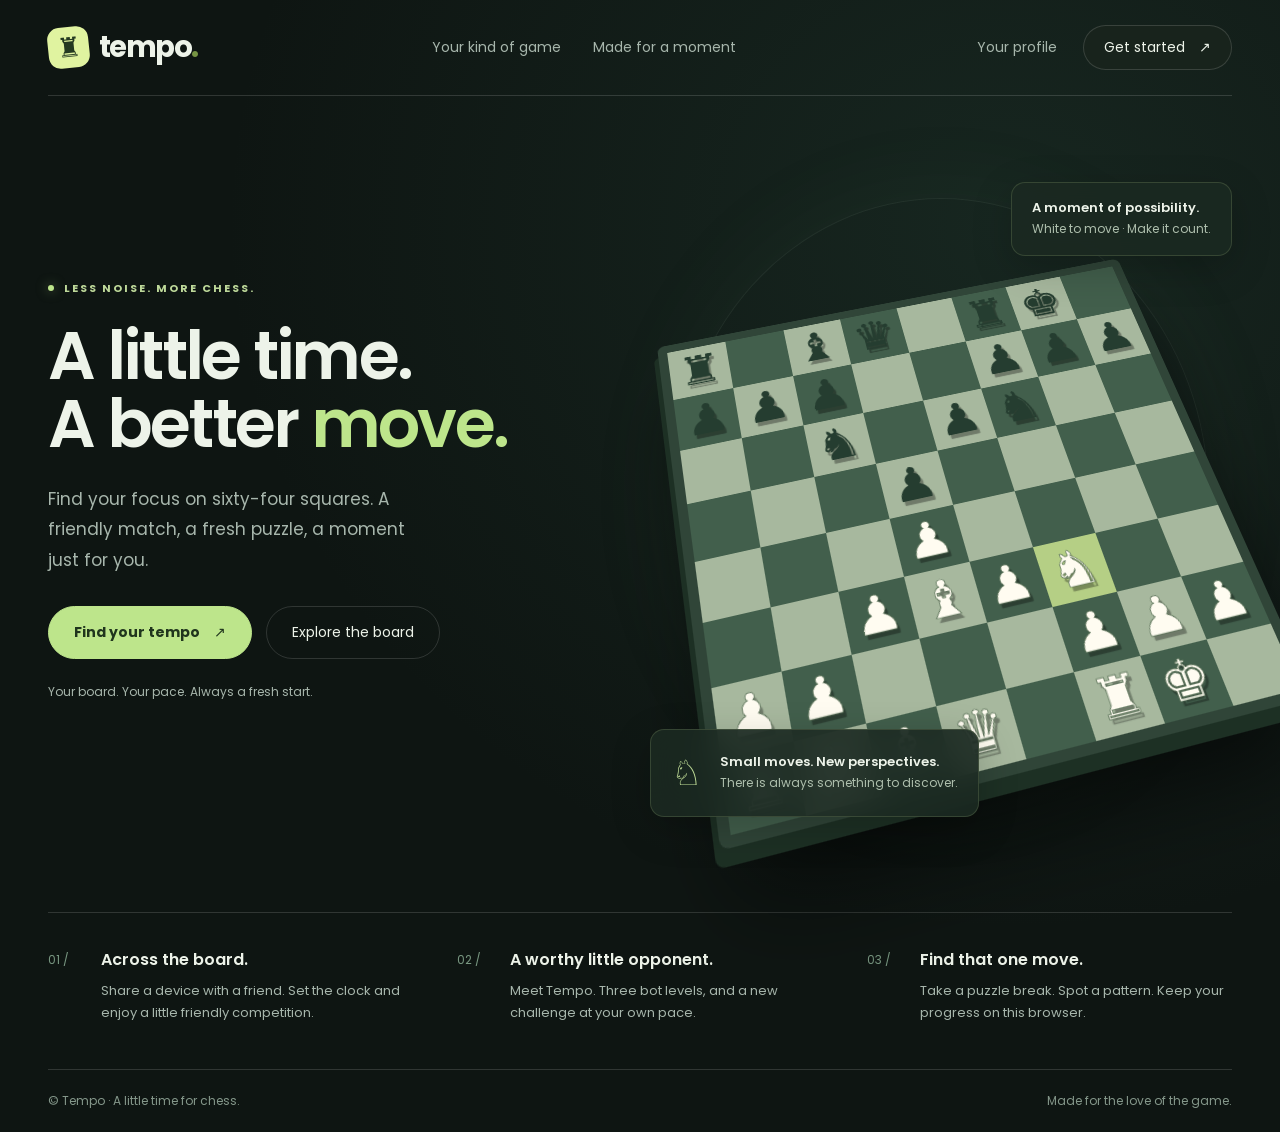
==== index.html @ 88d9b705 "Add landing page, dashboard and local profile CRUD" ====
<!doctype html>
<html lang="en">
  <head>
    <meta charset="UTF-8" />
    <meta name="viewport" content="width=device-width,initial-scale=1" />
    <meta name="theme-color" content="#111714" />
    <title>Tempo — Your little chess club</title>
    <link rel="icon" href="assets/favicon.svg" />
    <script src="js/helpers/theme.js"></script>
    <link rel="stylesheet" href="css/styles.css" />
    <link rel="stylesheet" href="css/site.css" />
    <link rel="stylesheet" href="css/learning.css" />
    <script src="js/helpers/profile.js" defer></script>
    <script src="js/helpers/preview-board.js" defer></script>
    <script src="js/core/engine.js" defer></script>
    <script src="js/helpers/game-data.js" defer></script>
    <script src="js/data/puzzle-data.js" defer></script>
    <script src="js/data/opening-data.js" defer></script>
    <script src="js/helpers/sound.js" defer></script>
    <script src="js/helpers/select-menu.js" defer></script>
    <script src="js/helpers/practice-data.js" defer></script>
    <script src="js/home.js" defer></script>
    <script src="js/profile-settings.js" defer></script>
    <link rel="stylesheet" href="css/study-tools.css" />
    <script src="js/helpers/preferences.js" defer></script>
  </head>
  <body class="checking-profile" data-profile-required="true">
    <aside class="app-rail">
      <a href="index.html" class="brand" aria-label="Tempo home"
        ><span class="brand-mark" aria-hidden="true">♜</span>tempo<span
          class="brand-period"
          >.</span
        ></a
      >
      <div>
        <p class="rail-label">YOUR CHESS SPACE</p>
        <nav class="rail-nav" aria-label="Main navigation">
          <a href="index.html" data-nav="home"
            ><span class="nav-symbol" aria-hidden="true">⌂</span>Home</a
          ><a href="play.html?mode=local" data-nav="play"
            ><span class="nav-symbol" aria-hidden="true">♙</span>Play</a
          ><a href="play.html?view=puzzles" data-nav="puzzles"
            ><span class="nav-symbol" aria-hidden="true">◇</span>Puzzles</a
          ><a href="play.html?mode=bot"
            ><span class="nav-symbol" aria-hidden="true">♞</span>Play a bot</a
          ><a href="openings.html" data-nav="openings"
            ><span class="nav-symbol" aria-hidden="true">♗</span>Openings</a
          ><a href="notebook.html" data-nav="notebook"
            ><span class="nav-symbol" aria-hidden="true">▤</span>Notebook</a
          ><a href="lessons.html" data-nav="lessons"
            ><span class="nav-symbol" aria-hidden="true">♙</span>Learn</a
          ><a href="statistics.html" data-nav="statistics"
            ><span class="nav-symbol" aria-hidden="true">▥</span>Progress</a
          >
        </nav>
      </div>
      <div class="rail-bottom">
        <div class="rail-profile">
          <span class="avatar" data-avatar>T</span>
          <div>
            <strong data-username>Player</strong
            ><small>Your little chess club</small>
          </div>
        </div>
        <button class="profile-switch" data-switch-profile>
          Switch profile ↗
        </button>
      </div>
    </aside>
    <div class="app-content">
      <header class="app-topbar">
        <span>A little time for chess.</span>
        <div class="topbar-right">
          <span class="topbar-name" data-username>Player</span
          ><button
            class="profile-switch topbar-profile-switch"
            style="display: none"
            data-switch-profile
          >
            Switch profile</button
          ><button
            class="round-button"
            data-theme-toggle
            aria-label="Switch color theme"
          >
            ☾
          </button>
        </div>
      </header>
      <main class="dashboard">
        <div class="dashboard-heading">
          <div>
            <div class="eyebrow">MAKE ROOM FOR A GOOD GAME</div>
            <h1>Hello, <span data-username>Player</span><span>.</span></h1>
            <p>Where will your next move take you?</p>
          </div>
          <span class="quiet-badge">✦ Your own little chess club</span>
        </div>
        <section class="resume-card" id="resume-card" hidden>
          <div>
            <div class="eyebrow">PICK UP WHERE YOU LEFT OFF</div>
            <h2>Your board is waiting.</h2>
            <p id="resume-detail"></p>
          </div>
          <a class="pill primary" href="play.html?resume=1">Continue game ↗</a>
        </section>
        <div class="home-grid">
          <section class="feature-card play-card">
            <div class="card-title-row">
              <div>
                <div class="eyebrow">SIXTY-FOUR POSSIBILITIES</div>
                <h2>Let's play.</h2>
              </div>
              <span class="card-icon" aria-hidden="true">♚</span>
            </div>
            <p>A friend across the table. A little friendly competition.</p>
            <div
              class="home-board mini-board"
              data-preview="start"
              aria-hidden="true"
            ></div>
            <div class="time-picker" role="group" aria-label="Time per player">
              <button data-time="60" aria-pressed="false">1 min</button
              ><button data-time="180" aria-pressed="false">3 min</button
              ><button data-time="300" aria-pressed="false">5 min</button
              ><button data-time="600" aria-pressed="true">10 min</button
              ><button data-time="1800" aria-pressed="false">30 min</button>
            </div>
            <a
              class="wide-cta primary"
              id="start-local"
              href="play.html?mode=local&time=600"
              >Play two-player <span aria-hidden="true">↗</span></a
            >
            <div class="play-choice-row">
              <a id="start-bot" href="play.html?mode=bot&time=600"
                >Play with Tempo ↗</a
              >
            </div>
          </section>
          <section class="feature-card puzzle-card">
            <div class="card-title-row">
              <div>
                <div class="eyebrow">A MOMENT TO DISCOVER</div>
                <h2>Find your next insight.</h2>
              </div>
              <span class="card-icon" aria-hidden="true">♞</span>
            </div>
            <p>
              One position. A complete idea.<br />Give your chess instincts a
              little exercise.
            </p>
            <div
              class="home-board mini-board"
              data-preview="puzzle"
              aria-hidden="true"
            ></div>
            <div class="card-bottom">
              <span>30 curated tactics</span
              ><span id="puzzle-count">0 / 30 solved</span>
            </div>
            <div
              class="progress-track"
              role="progressbar"
              aria-label="Puzzles solved"
              aria-valuemin="0"
              aria-valuemax="30"
              aria-valuenow="0"
            >
              <span id="puzzle-progress-bar" style="width: 0%"></span>
            </div>
            <a class="wide-cta secondary" href="play.html?view=puzzles"
              >Solve a puzzle <span aria-hidden="true">↗</span></a
            >
          </section>
        </div>
        <section class="feature-card opening-home">
          <div class="eyebrow">BEGIN WITH AN IDEA</div>
          <h2>Openings</h2>
          <p>
            Learn the first moves and the reason behind them. Then take a side
            and practice the line.
          </p>
          <div class="opening-preview-list">
            <a href="openings.html?opening=ruy-lopez">Ruy Lopez</a
            ><a href="openings.html?opening=italian">Italian Game</a
            ><a href="openings.html?opening=scotch">Scotch Game</a
            ><a href="openings.html?opening=sicilian">Sicilian Defense</a
            ><a href="openings.html?opening=french">French Defense</a
            ><a href="openings.html?opening=caro-kann">Caro-Kann</a
            ><a href="openings.html?opening=queens-gambit">Queen’s Gambit</a
            ><a href="openings.html?opening=kings-indian">King’s Indian</a
            ><a href="openings.html?opening=london">London System</a>
          </div>
          <div class="card-bottom">
            <span id="home-opening-progress">0 / 9 practiced</span
            ><a class="pill secondary" href="openings.html"
              >Explore openings ↗</a
            >
          </div>
        </section>
        <section class="feature-card study-hub">
          <div>
            <div class="eyebrow">A LITTLE PRACTICE, YOUR WAY</div>
            <h2>Keep learning.</h2>
            <p id="home-review-count">
              Your review queue is ready when you need it.
            </p>
          </div>
          <div class="study-links">
            <a class="pill secondary" href="lessons.html">Learn the basics</a
            ><a
              class="pill secondary"
              href="play.html?view=puzzles&amp;review=1"
              >Practice mistakes</a
            ><a class="pill secondary" href="notebook.html">Your notebook</a
            ><a class="pill secondary" href="statistics.html"
              >Practice progress</a
            >
          </div>
        </section>
        <div class="lower-grid">
          <section class="feature-card activity-card">
            <div class="eyebrow">LITTLE STEPS ADD UP</div>
            <h2>Your time at the board</h2>
            <div class="stat-row">
              <div>
                <strong id="solved-stat">0</strong><span>Puzzles solved</span>
              </div>
              <div>
                <strong id="games-stat">0</strong><span>Games completed</span>
              </div>
              <div>
                <strong id="practice-stat">0</strong
                ><span>Tactics practiced</span>
              </div>
            </div>
          </section>
          <section class="feature-card activity-card">
            <div class="eyebrow">YOUR LAST MOVES</div>
            <h2>Recently played</h2>
            <label class="field-label" for="recent-search"
              >Search game history</label
            ><input
              class="study-input"
              type="search"
              id="recent-search"
              placeholder="Opening, result or date"
            />
            <div class="history-filters">
              <div>
                <label class="field-label" for="recent-mode">Opponent</label
                ><select class="setup-select" id="recent-mode">
                  <option value="all">All games</option>
                  <option value="local">Same device</option>
                  <option value="bot">Tempo bot</option>
                </select>
              </div>
              <div>
                <label class="field-label" for="recent-result">Result</label
                ><select class="setup-select" id="recent-result">
                  <option value="all">All results</option>
                  <option value="w">White won</option>
                  <option value="b">Black won</option>
                  <option value="draw">Draw</option>
                </select>
              </div>
            </div>
            <p id="recent-empty">
              A fresh page. Finish a game and it will appear here.
            </p>
            <ul id="recent-list" class="recent-list"></ul>
          </section>
        </div>

        <details class="profile-manager">
          <summary>Manage profile</summary>
          <p>
            Change your display name. Your games and learning progress stay with
            this profile.
          </p>
          <form id="rename-profile-form">
            <label for="profile-name">Display name</label>
            <div class="profile-actions">
              <input
                id="profile-name"
                name="username"
                required
                minlength="2"
                maxlength="24"
                autocomplete="nickname"
              /><button class="pill secondary" type="submit">Save name</button
              ><button class="pill secondary" id="delete-profile" type="button">
                Delete profile
              </button>
            </div>
          </form>
          <p id="profile-status" role="status" aria-live="polite"></p>
        </details>
        <dialog
          id="delete-profile-dialog"
          class="profile-delete-dialog"
          aria-labelledby="delete-profile-title"
        >
          <h2 id="delete-profile-title">Delete this profile?</h2>
          <p id="delete-profile-description"></p>
          <p>
            This removes its saved game, results, puzzle and opening progress
            from this browser. This cannot be undone. Other profiles will stay.
          </p>
          <p id="delete-profile-error" role="alert"></p>
          <div class="dialog-actions">
            <button
              class="dialog-secondary"
              id="cancel-delete-profile"
              autofocus
            >
              Keep profile</button
            ><button class="dialog-primary" id="confirm-delete-profile">
              Delete permanently
            </button>
          </div>
        </dialog>
        <p class="home-note" id="storage-note">
          Progress is saved on this browser, for your profile. Clearing browser
          data removes it; it does not sync between devices.
        </p>
      </main>
    </div>
  </body>
</html>
---- css/styles.css ----
@font-face {
  font-family: Chess;
  src: url("../assets/chess.woff") format("woff");
  font-display: block;
}
:root {
  --page: #f5f6f7;
  --card: #fff;
  --ink: #252d32;
  --muted: #6f777d;
  --soft: #e7e9ea;
  --lime: #e0f3a0;
  --lime-strong: #cbe881;
  --light-square: #e4eae4;
  --dark-square: #718d89;
  --radius: 18px;
  --ease: cubic-bezier(0.22, 1, 0.36, 1);
  font-family: Poppins, sans-serif;
  font-size: 16px;
  color: var(--ink);
  background: var(--page);
  font-synthesis: none;
  -webkit-font-smoothing: antialiased;
}
* {
  box-sizing: border-box;
}
body {
  margin: 0;
}
button,
input,
a {
  -webkit-tap-highlight-color: transparent;
}
button {
  font: inherit;
  color: inherit;
  cursor: pointer;
}
button:disabled {
  cursor: default;
  opacity: 0.35;
}
button,
a,
input {
  outline-offset: 5px;
}
button:focus-visible,
a:focus-visible,
input:focus-visible {
  outline: 2px solid #436959;
}
button {
  border: 0;
  background: none;
}
button,
a {
  touch-action: manipulation;
}
button:not(.square) {
  transition:
    background 0.2s,
    color 0.2s,
    transform 0.2s var(--ease),
    box-shadow 0.2s;
}
button:not(:disabled):active {
  transform: translateY(1px);
}
.icon {
  width: 20px;
  height: 20px;
  fill: none;
  stroke: currentColor;
  stroke-width: 1.65;
  stroke-linecap: round;
  stroke-linejoin: round;
  flex-shrink: 0;
}
.icon-definitions {
  position: absolute;
  width: 0;
  height: 0;
  overflow: hidden;
}
.site-shell {
  max-width: 1184px;
  margin: auto;
  padding: 0 48px;
}
.site-header {
  height: 101px;
  display: flex;
  align-items: center;
  border-bottom: 1px solid #e1e4e6;
  gap: 30px;
}
.brand {
  display: inline-flex;
  align-items: center;
  text-decoration: none;
  color: var(--ink);
  font-size: 29px;
  font-weight: 700;
  letter-spacing: -1.6px;
  line-height: 1;
}
.brand-mark {
  font-family: Chess, "Segoe UI Symbol", serif;
  font-size: 27px;
  font-weight: 400;
  letter-spacing: 0;
  width: 41px;
  height: 41px;
  display: grid;
  place-items: center;
  background: var(--lime);
  border-radius: 12px;
  margin-right: 10px;
  transform: rotate(-6deg);
}
.brand-period {
  color: #769443;
}
.header-caption {
  font-size: 12px;
  letter-spacing: 2.1px;
  color: var(--muted);
  margin-left: 6px;
  font-weight: 600;
}
.help-button {
  margin-left: auto;
}
.icon-button {
  display: grid;
  place-items: center;
  width: 38px;
  height: 38px;
  border-radius: 50%;
  color: #687177;
}
.icon-button:hover {
  background: #e8ebed;
  color: var(--ink);
}
.workspace-heading {
  display: flex;
  justify-content: space-between;
  align-items: center;
  gap: 24px;
  margin: 37px 0 28px;
}
.eyebrow {
  font-size: 12px;
  letter-spacing: 2.15px;
  font-weight: 650;
  color: var(--muted);
  margin-bottom: 8px;
}
h1 {
  font-size: 32px;
  line-height: 1.2;
  letter-spacing: -1.3px;
  font-weight: 550;
  margin: 0;
}
h1 > span {
  color: #809951;
}
.mode-pill {
  display: flex;
  align-items: center;
  gap: 8px;
  font-size: 12px;
  font-weight: 500;
  white-space: nowrap;
  background: #fff;
  border: 1px solid #e3e6e7;
  border-radius: 40px;
  padding: 10px 13px;
  color: #59636a;
}
.mode-pill .icon {
  width: 16px;
  height: 16px;
}
.pill-divider {
  width: 1px;
  height: 12px;
  background: #dfe3e5;
  margin: 0 2px;
}
.casual-label {
  color: #818a8e;
}
.game-layout {
  display: grid;
  grid-template-columns: minmax(0, 650px) minmax(270px, 304px);
  gap: 44px;
  align-items: start;
}
.board-column {
  min-width: 0;
}
.player-row {
  display: flex;
  align-items: center;
  min-height: 66px;
  gap: 12px;
  padding: 0 0 15px 24px;
}
.player-row:last-of-type {
  padding: 14px 0 0 24px;
}
.player-avatar {
  width: 39px;
  height: 39px;
  display: grid;
  place-items: center;
  border-radius: 11px;
  background: #e9ecee;
  border: 1px solid #dde1e2;
  font-family: Chess, "Segoe UI Symbol", serif;
  font-size: 28px;
  line-height: 1;
}
.player-avatar.is-white {
  background: #fff;
  color: #37403d;
}
.player-avatar.is-black {
  background: #343e3f;
  color: #f1f2e9;
  border-color: #343e3f;
}
.player-name {
  font-size: 14px;
  font-weight: 600;
  display: flex;
  align-items: center;
  gap: 8px;
}
.player-description {
  font-size: 12px;
  color: #929a9e;
  margin-top: 4px;
}
.player-captures {
  display: flex;
  align-items: center;
  margin-left: 10px;
  flex: 1;
  min-width: 0;
  color: #55645e;
  font-size: 20px;
  font-family: Chess, serif;
  letter-spacing: -5px;
  overflow: hidden;
  padding-right: 7px;
}
.material-advantage {
  font:
    500 12px Poppins,
    sans-serif;
  letter-spacing: 0;
  margin-left: 10px;
  white-space: nowrap;
}
.player-badge {
  font-size: 12px;
  letter-spacing: 1px;
  padding: 6px 8px;
  border: 1px solid #c2d591;
  color: #5d7437;
  border-radius: 5px;
  margin-left: auto;
  white-space: nowrap;
}
.player-inactive {
  font-size: 12px;
  color: #8f989b;
  margin-left: auto;
}
.board-frame {
  position: relative;
  padding-left: 24px;
  padding-bottom: 24px;
}
.board {
  aspect-ratio: 1;
  position: relative;
  border-radius: 5px;
  overflow: hidden;
  isolation: isolate;
  box-shadow:
    0 14px 28px -18px #3b4c4a66,
    0 1px 2px #2c3b3a12;
  touch-action: none;
  user-select: none;
  -webkit-user-select: none;
  container-type: inline-size;
}
.square-layer {
  position: absolute;
  inset: 0;
  display: grid;
  grid-template-rows: repeat(8, 1fr);
}
.board-rank {
  display: grid;
  grid-template-columns: repeat(8, 1fr);
  min-height: 0;
}
.square {
  padding: 0;
  margin: 0;
  border-radius: 0;
  position: relative;
  min-width: 0;
  min-height: 0;
  display: block;
  outline-offset: -4px;
  background: var(--light-square);
  transition:
    background-color 0.22s,
    box-shadow 0.18s;
}
.square.dark {
  background: var(--dark-square);
}
.square::after {
  content: "";
  position: absolute;
  inset: 0;
  transition: background-color 0.2s;
  pointer-events: none;
}
.square:hover::after {
  background: #ffffff0c;
}
.square.last-move::after {
  background: #e2ee9450;
}
.square.selected::after {
  background: #d3ed9ea6;
  box-shadow: inset 0 0 0 2px #b0d37888;
}
.square.legal::before {
  content: "";
  position: absolute;
  z-index: 1;
  width: 23%;
  height: 23%;
  top: 38.5%;
  left: 38.5%;
  border-radius: 50%;
  background: #203b3933;
  animation: hint-in 0.18s var(--ease) both;
  pointer-events: none;
}
.square.legal.capture::before {
  width: auto;
  height: auto;
  inset: 5%;
  border: 5px solid #1d3a354b;
  background: transparent;
}
.square.check::after {
  background: radial-gradient(ellipse, #e86952c9, transparent 77%);
  animation: check-pulse 2.4s ease-in-out infinite;
}
.square.drop-target::after {
  box-shadow: inset 0 0 0 3px #ddf99b;
  background: #e1f49e55;
}
.square:focus-visible {
  outline: 3px solid #293d32;
  z-index: 4;
}
.piece-layer {
  position: absolute;
  inset: 0;
  pointer-events: none;
  z-index: 2;
}
.piece {
  width: 12.5%;
  height: 12.5%;
  position: absolute;
  top: 0;
  left: 0;
  display: grid;
  place-items: center;
  transition:
    transform 0.29s var(--ease),
    opacity 0.2s,
    filter 0.2s;
  will-change: transform;
  transform: translate(var(--x), var(--y));
  font-family: Chess, "Segoe UI Symbol", serif;
  font-size: 10.2cqw;
  font-weight: normal;
  line-height: 1;
  color: #273531;
  -webkit-text-stroke: 0.55px #182720;
  filter: drop-shadow(0 3px 1px #1e352a22);
}
.piece.white {
  color: #fcfdf8;
  -webkit-text-stroke: 1.05px #33453a;
  filter: drop-shadow(0 3px 1px #19392b26);
}
.piece.selected-piece {
  filter: drop-shadow(0 5px 3px #1e352a55);
  z-index: 5;
}
.piece.dragging {
  z-index: 20;
  transition: none;
  filter: drop-shadow(0 12px 4px #1c302a66);
  cursor: grabbing;
}
.piece.captured {
  opacity: 0;
  filter: blur(4px);
  transition:
    opacity 0.2s,
    filter 0.2s;
}
.piece.promoting {
  animation: promotion-in 0.35s var(--ease);
}
.rank-labels {
  position: absolute;
  top: 0;
  bottom: 24px;
  left: 0;
  width: 24px;
  display: grid;
  grid-template-rows: repeat(8, 1fr);
  font-size: 12px;
  color: #889393;
  font-weight: 500;
}
.rank-labels span {
  display: flex;
  align-items: center;
}
.file-labels {
  position: absolute;
  bottom: 0;
  left: 24px;
  right: 0;
  height: 24px;
  display: grid;
  grid-template-columns: repeat(8, 1fr);
  font-size: 12px;
  color: #889393;
  font-weight: 500;
}
.file-labels span {
  display: grid;
  place-items: end center;
  padding-bottom: 1px;
}
.board-caption {
  display: flex;
  align-items: center;
  gap: 7px;
  margin: 24px 0 0 24px;
  font-size: 12px;
  color: #899196;
}
.small-board-icon {
  font-size: 13px;
}
.caption-right {
  margin-left: auto;
  font-size: 12px;
  color: #90999d;
}
.game-sidebar {
  padding-top: 1px;
}
.match-card {
  background: var(--card);
  border: 1px solid #e0e5e5;
  border-radius: var(--radius);
  overflow: hidden;
  box-shadow: 0 4px 10px -8px #122e2920;
}
.status-section {
  padding: 22px 21px;
  border-bottom: 1px solid #e9eded;
}
.section-kicker {
  font-size: 12px;
  font-weight: 650;
  letter-spacing: 1.6px;
  display: flex;
  align-items: center;
  gap: 7px;
  color: #727f7a;
}
.live-dot {
  width: 5px;
  height: 5px;
  background: #88a858;
  border-radius: 50%;
}
.live-dot.ended {
  background: #9c8d77;
}
.turn-counter {
  margin-left: auto;
  font-size: 12px;
  letter-spacing: 1px;
  color: #97a09c;
}
.status-line {
  display: flex;
  align-items: center;
  gap: 12px;
  margin-top: 18px;
}
.turn-symbol {
  width: 44px;
  height: 46px;
  background: #eef3e7;
  border-radius: 12px;
  display: grid;
  place-items: center;
  font-family: Chess, "Segoe UI Symbol", serif;
  font-size: 30px;
  color: #536143;
  flex-shrink: 0;
}
.status-line h2 {
  font-size: 19px;
  font-weight: 600;
  line-height: 1.25;
  letter-spacing: -0.45px;
  margin: 0;
}
.status-line p {
  font-size: 12px;
  line-height: 1.7;
  color: #8a928e;
  margin: 5px 0 0;
  max-width: 184px;
}
.history-header {
  display: flex;
  justify-content: space-between;
  align-items: center;
  padding: 22px 21px 17px;
}
.history-header h3 {
  font-size: 12px;
  font-weight: 600;
  margin: 0;
}
.history-header > span {
  font-size: 12px;
  color: #8d9792;
  background: #f3f5f3;
  border-radius: 5px;
  padding: 4px 6px;
}
.history-headings {
  display: grid;
  grid-template-columns: 36px 1fr 1fr;
  padding: 0 22px 10px;
  color: #96a09a;
  font-size: 12px;
  letter-spacing: 1.3px;
  border-bottom: 1px solid #eef0ee;
}
.history-scroll {
  height: 233px;
  overflow-y: auto;
  scrollbar-width: thin;
  scrollbar-color: #d7dfd6 transparent;
  overscroll-behavior: contain;
}
.history-empty {
  height: 100%;
  display: flex;
  flex-direction: column;
  align-items: center;
  justify-content: center;
  color: #9aa39d;
  padding-bottom: 8px;
}
.empty-symbol {
  font-family: Chess, serif;
  font-size: 44px;
  color: #bac5b8;
  margin-bottom: 5px;
}
.history-empty p {
  font-size: 13px;
  margin: 4px 0 7px;
  color: #6e7b70;
  font-weight: 500;
}
.history-empty > span:last-child {
  font-size: 12px;
  color: #99a29b;
}
.history-empty[hidden] {
  display: none;
}
.move-list {
  list-style: none;
  margin: 0;
  padding: 8px 12px;
}
.move-list:empty {
  padding: 0;
}
.move-row {
  display: grid;
  grid-template-columns: 36px 1fr 1fr;
  align-items: center;
  font-size: 13px;
  min-height: 36px;
  border-radius: 5px;
  padding: 0 10px;
  animation: row-in 0.25s var(--ease);
}
.move-row:nth-child(even) {
  background: #f7f8f6;
}
.move-number {
  color: #9aa29b;
  font-size: 12px;
}
.move-notation {
  font-variant-numeric: tabular-nums;
  font-weight: 500;
  align-self: stretch;
  display: flex;
  align-items: center;
  border-radius: 4px;
  padding: 0 7px;
  margin: 3px 6px 3px -7px;
}
.move-notation.latest {
  background: #e8f3cf;
  color: #415b1f;
}
.board-tools {
  display: grid;
  grid-template-columns: 1fr 1px 1fr;
  gap: 10px;
  align-items: center;
  border-top: 1px solid #e9eded;
  padding: 14px 13px;
}
.board-tools > span {
  height: 17px;
  background: #e4e8e4;
}
.utility-button {
  display: flex;
  align-items: center;
  justify-content: center;
  gap: 7px;
  padding: 7px 0;
  border-radius: 6px;
  font-size: 12px;
  color: #68726d;
}
.utility-button .icon {
  width: 15px;
  height: 15px;
}
.utility-button:hover:not(:disabled) {
  background: #f0f4eb;
  color: #354c2a;
}
.new-game-button {
  background: var(--lime);
  border: 1px solid #d5e797;
  width: 100%;
  height: 48px;
  border-radius: 12px;
  margin-top: 15px;
  padding: 0 19px;
  display: flex;
  align-items: center;
  justify-content: space-between;
  font-size: 13px;
  font-weight: 600;
  box-shadow: 0 3px 0 #c4d39436;
}
.new-game-button:hover {
  background: var(--lime-strong);
  box-shadow: 0 5px 14px #9aaf5b2b;
  transform: translateY(-1px);
}
.new-game-button .icon {
  width: 17px;
  height: 17px;
}
.preferences {
  padding: 7px 3px 0;
}
.preference-row {
  display: flex;
  align-items: center;
  justify-content: space-between;
  padding: 17px 0;
  gap: 12px;
}
.preference-title {
  font-size: 12px;
  font-weight: 500;
  display: flex;
  align-items: center;
  gap: 8px;
}
.preference-detail {
  display: block;
  font-size: 12px;
  color: #97a099;
  margin-top: 5px;
}
.preference-row:first-child {
  border-bottom: 1px solid #e2e7e0;
}
.switch {
  appearance: none;
  -webkit-appearance: none;
  width: 31px;
  height: 18px;
  flex-shrink: 0;
  border-radius: 20px;
  background: #d1d8d0;
  position: relative;
  transition: background 0.2s;
  cursor: pointer;
  margin: 0;
}
.switch::before {
  content: "";
  position: absolute;
  top: 3px;
  left: 3px;
  width: 12px;
  height: 12px;
  background: white;
  border-radius: 50%;
  box-shadow: 0 1px 2px #0002;
  transition: transform 0.2s var(--ease);
}
.switch:checked {
  background: #66834e;
}
.switch:checked::before {
  transform: translateX(13px);
}
.sound-row {
  padding-top: 15px;
  padding-bottom: 12px;
  color: #808a82;
}
.sound-row .icon {
  width: 15px;
  height: 15px;
}
.sound-toggle {
  font-size: 12px;
  padding: 4px 8px;
  background: #e9ede6;
  border-radius: 5px;
  color: #7e8980;
}
.sound-toggle[aria-pressed="true"] {
  background: #e0efc8;
  color: #4f6638;
}
.end-game-actions {
  display: flex;
  justify-content: center;
  gap: 18px;
  margin-top: 10px;
}
.end-game-actions button {
  font-size: 12px;
  color: #8b958d;
  display: flex;
  align-items: center;
  gap: 5px;
  padding: 4px 0;
}
.end-game-actions button:hover:not(:disabled) {
  color: #334c31;
}
.end-game-actions .icon {
  width: 12px;
  height: 12px;
}
.sidebar-note {
  text-align: center;
  font-size: 12px;
  line-height: 1.8;
  color: #a0a7a1;
  margin: 22px 0 0;
}
.site-footer {
  display: flex;
  justify-content: space-between;
  align-items: center;
  margin: 41px 0 24px;
  padding-top: 20px;
  border-top: 1px solid #e2e6e4;
  font-size: 12px;
  letter-spacing: 1.5px;
  color: #8c9690;
}
.site-footer button {
  display: flex;
  gap: 5px;
  align-items: center;
  font-size: 12px;
  color: #748176;
  letter-spacing: 0;
}
.site-footer .icon {
  width: 13px;
  height: 13px;
}
.game-dialog {
  background: #fff;
  border: none;
  border-radius: 22px;
  box-shadow: 0 24px 100px #162a2240;
  max-width: min(440px, calc(100vw - 32px));
  width: 440px;
  padding: 38px;
  color: var(--ink);
  overflow: visible;
}
.game-dialog[open] {
  animation: dialog-in 0.27s var(--ease);
}
.game-dialog::backdrop {
  background: #15292066;
  backdrop-filter: blur(5px);
}
.dialog-close {
  position: absolute;
  right: 12px;
  top: 12px;
  width: 30px;
  height: 30px;
}
.dialog-close .icon {
  width: 17px;
  height: 17px;
}
.dialog-eyebrow {
  font-size: 12px;
  font-weight: 650;
  letter-spacing: 1.6px;
  color: #859574;
  margin-bottom: 12px;
}
.game-dialog h2 {
  font-size: 28px;
  letter-spacing: -0.8px;
  font-weight: 550;
  margin: 0 0 14px;
}
.game-dialog p {
  font-size: 14px;
  line-height: 1.75;
  color: #748076;
  margin: 0 0 18px;
}
.dialog-actions {
  display: flex;
  gap: 10px;
  margin-top: 23px;
}
.dialog-primary,
.dialog-secondary {
  padding: 13px 17px;
  border-radius: 10px;
  font-size: 13px;
  font-weight: 550;
}
.dialog-primary {
  background: var(--lime);
  flex: 1;
}
.dialog-primary:hover {
  background: var(--lime-strong);
}
.dialog-secondary {
  border: 1px solid #dce3d8;
  flex: 1;
}
.dialog-secondary:hover {
  background: #f2f5ef;
}
.promotion-options {
  display: grid;
  grid-template-columns: repeat(4, 1fr);
  gap: 8px;
  margin-top: 25px;
}
.promotion-option {
  border: 1px solid #dce5d6;
  border-radius: 12px;
  padding: 13px 0 10px;
  background: #f2f6ef;
}
.promotion-option:hover {
  background: var(--lime);
  transform: translateY(-3px);
}
.promotion-option .promotion-icon {
  font-family: Chess, serif;
  font-size: 42px;
  display: block;
  line-height: 1.15;
}
.promotion-option .promotion-label {
  font-size: 12px;
  color: #77836e;
  display: block;
  margin-top: 8px;
}
.rules-list {
  padding: 0;
  margin: 18px 0 0;
  list-style: none;
  display: grid;
  gap: 17px;
}
.rules-list li {
  font-size: 13px;
  line-height: 1.65;
  color: #7a847c;
  padding-left: 25px;
  position: relative;
}
.rules-list strong {
  color: #334834;
  font-weight: 600;
}
.rules-list li::before {
  content: "↳";
  position: absolute;
  left: 0;
  color: #719250;
}
.toast {
  position: fixed;
  bottom: 28px;
  left: 50%;
  transform: translate(-50%, 15px);
  opacity: 0;
  pointer-events: none;
  padding: 13px 19px;
  border-radius: 12px;
  background: #2a3c30;
  color: #f6faee;
  font-size: 13px;
  max-width: calc(100vw - 30px);
  box-shadow: 0 10px 30px #13231930;
  transition:
    transform 0.25s,
    opacity 0.25s;
  z-index: 50;
}
.toast.visible {
  transform: translate(-50%, 0);
  opacity: 1;
}
.result-icon {
  font-family: Chess, serif;
  font-size: 57px;
  color: #6a874b;
  background: #eef5e1;
  width: 86px;
  height: 86px;
  border-radius: 22px;
  display: grid;
  place-items: center;
  margin-bottom: 22px;
}
@keyframes hint-in {
  from {
    opacity: 0;
    scale: 0.5;
  }
  to {
    opacity: 1;
    scale: 1;
  }
}
@keyframes row-in {
  from {
    opacity: 0;
    translate: 0 6px;
  }
  to {
    opacity: 1;
    translate: 0 0;
  }
}
@keyframes dialog-in {
  from {
    opacity: 0;
    transform: translateY(15px) scale(0.98);
  }
  to {
    opacity: 1;
    transform: translateY(0) scale(1);
  }
}
@keyframes check-pulse {
  50% {
    opacity: 0.6;
  }
}
@keyframes promotion-in {
  0% {
    scale: 0.8;
    filter: brightness(1.7);
  }
  100% {
    scale: 1;
  }
}
@keyframes arrive {
  from {
    opacity: 0;
    translate: 0 10px;
  }
  to {
    opacity: 1;
    translate: 0 0;
  }
}
.board-column,
.game-sidebar {
  animation: arrive 0.65s var(--ease) both;
}
.game-sidebar {
  animation-delay: 0.09s;
}
@media (min-width: 1450px) {
  .site-shell {
    max-width: 1280px;
  }
  .game-layout {
    grid-template-columns: minmax(0, 680px) 320px;
    gap: 64px;
    justify-content: center;
  }
  .workspace-heading {
    margin-top: 44px;
  }
  .history-scroll {
    height: 280px;
  }
  .status-line h2 {
    font-size: 21px;
  }
}
@media (max-width: 1000px) {
  .site-shell {
    padding: 0 30px;
  }
  .game-layout {
    gap: 25px;
    grid-template-columns: minmax(0, 1fr) 265px;
  }
  .site-header {
    height: 84px;
  }
  .workspace-heading {
    margin-top: 29px;
  }
  .history-scroll {
    height: 180px;
  }
  .status-section {
    padding: 20px 17px;
  }
  .status-line {
    gap: 9px;
  }
  .status-line h2 {
    font-size: 18px;
  }
  .status-line p {
    font-size: 12px;
  }
  .turn-symbol {
    width: 37px;
    height: 41px;
    font-size: 27px;
  }
  .history-header {
    padding-left: 17px;
    padding-right: 17px;
  }
  .sidebar-note {
    display: none;
  }
  .caption-right {
    display: none;
  }
  .site-footer {
    margin-top: 32px;
  }
}
@media (max-width: 740px) {
  .site-shell {
    max-width: 580px;
    padding: 0 20px;
  }
  .site-header {
    height: 80px;
    gap: 15px;
  }
  .brand {
    font-size: 26px;
  }
  .brand-mark {
    width: 36px;
    height: 36px;
    font-size: 25px;
  }
  .header-caption {
    font-size: 12px;
    letter-spacing: 1.3px;
    margin-left: 0;
  }
  .workspace-heading {
    margin: 27px 0 20px;
    gap: 12px;
  }
  .eyebrow {
    font-size: 12px;
    letter-spacing: 1.7px;
  }
  h1 {
    font-size: 27px;
  }
  .mode-pill {
    font-size: 12px;
    gap: 5px;
    padding: 9px 10px;
  }
  .casual-label,
  .pill-divider {
    display: none;
  }
  .game-layout {
    grid-template-columns: minmax(0, 1fr);
    gap: 29px;
  }
  .player-row {
    min-height: 59px;
  }
  .player-row:last-of-type {
    min-height: 55px;
  }
  .player-avatar {
    width: 34px;
    height: 34px;
    font-size: 24px;
  }
  .board-caption {
    margin-top: 18px;
  }
  .caption-right {
    display: block;
  }
  .game-sidebar {
    display: grid;
    grid-template-columns: 1fr 1fr;
    gap: 0 18px;
  }
  .match-card {
    grid-column: 1/-1;
  }
  .status-section {
    padding: 18px 20px;
  }
  .section-kicker {
    font-size: 12px;
  }
  .status-line {
    margin-top: 13px;
  }
  .status-line h2 {
    font-size: 20px;
  }
  .status-line p {
    font-size: 12px;
    max-width: 100%;
  }
  .turn-symbol {
    height: 42px;
    width: 43px;
    font-size: 30px;
  }
  .history-scroll {
    height: 154px;
  }
  .history-empty {
    padding: 5px 0;
  }
  .empty-symbol {
    font-size: 33px;
  }
  .history-header {
    padding: 17px 20px 12px;
  }
  .history-headings {
    font-size: 12px;
    grid-template-columns: 40px 1fr 1fr;
  }
  .move-row {
    grid-template-columns: 40px 1fr 1fr;
  }
  .board-tools {
    padding: 9px 13px;
  }
  .utility-button {
    font-size: 12px;
  }
  .new-game-button {
    grid-column: 1/-1;
    margin-top: 14px;
  }
  .preferences {
    grid-column: 1/-1;
    display: grid;
    grid-template-columns: 1fr 1fr;
    gap: 20px;
  }
  .preference-row:first-child {
    border-bottom: none;
  }
  .sound-row {
    padding: 17px 0 17px 20px;
    border-left: 1px solid #dfe6dc;
  }
  .end-game-actions {
    grid-column: 1/-1;
    margin-top: 2px;
    gap: 28px;
  }
  .end-game-actions button {
    font-size: 12px;
  }
  .sidebar-note {
    display: none;
  }
  .site-footer {
    margin: 27px 0 20px;
    font-size: 12px;
    letter-spacing: 1px;
  }
  .site-footer button {
    font-size: 12px;
  }
  .game-dialog {
    padding: 33px 25px;
  }
  .player-captures {
    font-size: 18px;
    margin-left: 0;
    letter-spacing: -4px;
  }
}
@media (max-width: 400px) {
  .site-shell {
    padding: 0 13px;
  }
  .header-caption {
    font-size: 12px;
    letter-spacing: 1px;
  }
  .brand {
    font-size: 25px;
  }
  .workspace-heading {
    gap: 6px;
  }
  .mode-pill {
    font-size: 12px;
    padding: 8px;
  }
  .mode-pill .icon {
    width: 13px;
    height: 13px;
  }
  h1 {
    font-size: 25px;
  }
  .caption-right {
    display: none;
  }
  .player-badge {
    font-size: 12px;
    padding: 5px 6px;
  }
  .player-description {
    font-size: 12px;
  }
  .preference-detail {
    font-size: 12px;
  }
}
@media (prefers-reduced-motion: reduce) {
  *,
  *::before,
  *::after {
    animation-duration: 0.01ms !important;
    animation-iteration-count: 1 !important;
    transition-duration: 0.01ms !important;
    scroll-behavior: auto !important;
  }
}

/* Readable controls, compact play area, and short-viewport support. */
.utility-button,
.new-game-button,
.preference-title,
.history-header h3,
.player-name {
  font-size: 14px;
}
.move-row {
  font-size: 14px;
}
.status-line p {
  font-size: 12px;
}
.status-line {
  align-items: flex-start;
}
.player-description {
  font-size: 12px;
}
.player-row:last-of-type {
  padding-top: 14px;
}
.board-caption {
  font-size: 12px;
  flex-wrap: wrap;
  row-gap: 6px;
}
.caption-right {
  font-size: 12px;
}
.end-game-actions button {
  font-size: 12px;
}
.site-footer {
  font-size: 12px;
  letter-spacing: 1px;
}
.site-footer button {
  font-size: 12px;
}
.history-headings {
  font-size: 12px;
  letter-spacing: 1px;
}
.section-kicker,
.turn-counter {
  font-size: 12px;
  letter-spacing: 1px;
}
.player-badge {
  font-size: 12px;
  letter-spacing: 0.6px;
}
.preference-detail {
  font-size: 12px;
  line-height: 1.5;
}
.player-inactive {
  font-size: 12px;
}
.intended-draw-button {
  display: block;
  width: 100%;
  font-size: 12px;
  text-decoration: underline;
  margin-top: 18px;
  padding: 8px;
  color: #5d793c;
}
.game-dialog {
  max-height: calc(100dvh - 36px);
  overflow-y: auto;
}
.game-dialog p {
  font-size: 16px;
}
.rules-list li {
  font-size: 14px;
}
.dialog-primary,
.dialog-secondary {
  font-size: 14px;
}
.promotion-label {
  font-size: 12px !important;
}
.history-empty > span:last-child {
  font-size: 12px;
}
@media (min-width: 741px) {
  .site-header {
    height: 86px;
  }
  .workspace-heading {
    margin-top: 27px;
    margin-bottom: 24px;
  }
  .game-layout {
    grid-template-columns: minmax(0, min(650px, calc(100svh - 320px))) 304px;
    justify-content: center;
    gap: 38px;
  }
  .history-scroll {
    height: 211px;
  }
  .site-footer {
    margin-top: 30px;
  }
}
@media (min-width: 741px) and (max-height: 800px) {
  .site-header {
    height: 72px;
  }
  .workspace-heading {
    margin: 22px 0;
  }
  .eyebrow {
    margin-bottom: 5px;
  }
  h1 {
    font-size: 29px;
  }
  .history-scroll {
    height: 142px;
  }
  .status-section {
    padding: 18px;
  }
  .status-line {
    margin-top: 14px;
  }
  .player-row {
    min-height: 58px;
    padding-bottom: 12px;
  }
  .preferences .preference-row {
    padding-top: 13px;
    padding-bottom: 13px;
  }
  .board-caption {
    margin-top: 16px;
  }
  .site-footer {
    margin-top: 24px;
  }
}
@media (min-width: 741px) and (max-width: 1000px) {
  .game-layout {
    grid-template-columns: minmax(0, 1fr) 265px;
    gap: 24px;
  }
  .player-badge {
    font-size: 10px;
    letter-spacing: 0.2px;
  }
  .player-description {
    font-size: 11px;
  }
  .player-captures {
    margin-left: 0;
  }
  .status-line h2 {
    font-size: 18px;
  }
  .turn-symbol {
    width: 34px;
  }
  .status-line {
    gap: 8px;
  }
}
@media (max-width: 740px) {
  .header-caption {
    font-size: 10px;
    letter-spacing: 1px;
  }
  .mode-pill {
    font-size: 12px;
  }
  .workspace-heading {
    flex-wrap: wrap;
    align-items: flex-start;
  }
  .eyebrow {
    font-size: 12px;
    letter-spacing: 1.3px;
  }
  .player-description {
    font-size: 12px;
  }
  .caption-right {
    font-size: 12px;
  }
  .site-footer {
    font-size: 10px;
    letter-spacing: 0.5px;
  }
  .status-line p {
    max-width: none;
  }
  .status-line h2 {
    font-size: 21px;
  }
  .site-header {
    gap: 12px;
  }
  .preferences {
    gap: 12px;
  }
  .sound-row {
    padding-left: 14px;
  }
  .preference-detail {
    font-size: 12px;
  }
  .game-sidebar {
    grid-template-columns: minmax(0, 1fr) minmax(0, 1fr);
  }
}
@media (max-width: 430px) {
  .header-caption {
    display: none;
  }
  .workspace-heading {
    row-gap: 14px;
  }
  .workspace-heading .mode-pill {
    margin-top: 2px;
  }
  .player-description {
    font-size: 11px;
  }
  .player-badge {
    font-size: 10px;
  }
  .caption-right {
    display: none;
  }
  .site-footer > span {
    max-width: 60%;
    line-height: 1.6;
  }
  .player-row {
    gap: 8px;
  }
  .player-captures {
    font-size: 16px;
    letter-spacing: -4px;
  }
  .material-advantage {
    font-size: 11px;
    margin-left: 8px;
  }
}

/* Theme and game modes */
.visually-hidden {
  position: absolute;
  width: 1px;
  height: 1px;
  padding: 0;
  margin: -1px;
  overflow: hidden;
  clip: rect(0, 0, 0, 0);
  white-space: nowrap;
  border: 0;
}
.header-actions {
  display: flex;
  gap: 6px;
  margin-left: auto;
}
.header-actions .help-button {
  margin-left: 0;
}
.theme-button {
  border: 1px solid var(--soft);
}
html,
body,
.match-card,
.mode-pill,
.game-dialog {
  transition:
    background-color 0.25s,
    color 0.25s,
    border-color 0.25s;
}
.mode-pill:hover {
  background: var(--lime);
  color: #293b25;
}
.mode-pill .icon:last-child {
  width: 14px;
  height: 14px;
}
.mode-tabs {
  display: grid;
  grid-template-columns: repeat(3, 1fr);
  gap: 8px;
  margin: 23px 0;
}
.mode-tab {
  border: 1px solid var(--soft);
  background: var(--page);
  border-radius: 12px;
  padding: 14px 4px;
  font-size: 13px;
  display: flex;
  align-items: center;
  flex-direction: column;
  gap: 9px;
  min-width: 0;
}
.mode-tab[aria-pressed="true"] {
  background: var(--lime);
  color: #283b20;
  border-color: #b8d17b;
}
.mode-tab:hover {
  border-color: #87a365;
}
.setup-fields {
  display: grid;
  grid-template-columns: 1fr 1fr;
  gap: 14px;
}
.field-label {
  display: block;
  font-size: 13px;
  font-weight: 550;
  margin-bottom: 8px;
}
.setup-select {
  cursor: pointer;
}
.mode-explainer {
  font-size: 14px !important;
}
.start-mode {
  width: 100%;
  margin-top: 24px;
}
.form-error {
  font-size: 13px !important;
  color: #b75441 !important;
  margin: 12px 0 0 !important;
  line-height: 1.5 !important;
}
.form-error:empty {
  display: none;
}
.text-button {
  font-size: 12px;
  text-decoration: underline;
  color: var(--muted);
  padding: 3px;
}
#live-dot.thinking {
  animation: thinking 1s ease-in-out infinite;
}
#live-dot.offline {
  background: #b18e55;
}
.bot-tag {
  font-size: 12px;
  color: var(--muted);
  font-weight: 400;
}
@keyframes thinking {
  50% {
    opacity: 0.25;
    scale: 0.8;
  }
}
:root[data-theme="dark"] {
  --page: #151c1b;
  --card: #1e2825;
  --ink: #e5ece3;
  --muted: #a2b0a7;
  --soft: #35433b;
  --lime: #c1df8c;
  --lime-strong: #cde89e;
  --light-square: #a3b4a2;
  --dark-square: #456358;
  color-scheme: dark;
}
[data-theme="dark"] .site-header,
[data-theme="dark"] .site-footer,
[data-theme="dark"] .status-section,
[data-theme="dark"] .board-tools,
[data-theme="dark"] .history-headings,
[data-theme="dark"] .preference-row:first-child {
  border-color: #344139;
}
[data-theme="dark"] .brand-mark {
  color: #293b21;
}
[data-theme="dark"] .brand-period,
[data-theme="dark"] h1 > span {
  color: #b3d584;
}
[data-theme="dark"] .icon-button,
[data-theme="dark"] .board-caption,
[data-theme="dark"] .caption-right,
[data-theme="dark"] .rank-labels,
[data-theme="dark"] .file-labels,
[data-theme="dark"] .site-footer,
[data-theme="dark"] .site-footer button {
  color: #9eafa3;
}
[data-theme="dark"] .icon-button:hover {
  background: #2c3b32;
  color: #e5ece3;
}
[data-theme="dark"] .mode-pill {
  background: var(--card);
  border-color: var(--soft);
  color: var(--ink);
}
[data-theme="dark"] .mode-pill:hover {
  background: #344831;
}
[data-theme="dark"] .match-card {
  border-color: var(--soft);
  box-shadow: 0 8px 30px #0002;
}
[data-theme="dark"] .turn-symbol {
  background: #30412b;
  color: #d1e5b5;
}
[data-theme="dark"] .section-kicker,
[data-theme="dark"] .turn-counter,
[data-theme="dark"] .status-line p,
[data-theme="dark"] .history-headings,
[data-theme="dark"] .player-description,
[data-theme="dark"] .player-inactive,
[data-theme="dark"] .preference-detail,
[data-theme="dark"] .sound-row,
[data-theme="dark"] .end-game-actions button,
[data-theme="dark"] .move-number {
  color: #a5b1a7;
}
[data-theme="dark"] .player-avatar.is-white {
  background: #e3eada;
  color: #314430;
  border-color: #c3d0bb;
}
[data-theme="dark"] .player-avatar.is-black {
  background: #25352b;
  border-color: #4b6150;
  color: #dce7d4;
}
[data-theme="dark"] .player-captures {
  color: #b7c8aa;
}
[data-theme="dark"] .player-badge {
  color: #c1dfa0;
  border-color: #586e45;
  background: #24341f;
}
[data-theme="dark"] .history-header > span,
[data-theme="dark"] .sound-toggle {
  background: #2b382e;
  color: #b5c3b0;
}
[data-theme="dark"] .history-empty {
  color: #9faf9d;
}
[data-theme="dark"] .empty-symbol {
  color: #788e71;
}
[data-theme="dark"] .history-empty p,
[data-theme="dark"] .history-empty > span:last-child {
  color: #a5b39f;
}
[data-theme="dark"] .move-row:nth-child(even) {
  background: #263229;
}
[data-theme="dark"] .move-notation.latest {
  background: #405337;
  color: #e1f1c9;
}
[data-theme="dark"] .history-scroll {
  scrollbar-color: #4a6148 transparent;
}
[data-theme="dark"] .board-tools > span {
  background: #3b4a3c;
}
[data-theme="dark"] .utility-button {
  color: #bfcdba;
}
[data-theme="dark"] .utility-button:hover:not(:disabled) {
  background: #32432d;
  color: #e2edd6;
}
[data-theme="dark"] .new-game-button,
[data-theme="dark"] .dialog-primary {
  color: #253a1d;
  border-color: #a9c875;
  box-shadow: none;
}
[data-theme="dark"] .sound-toggle[aria-pressed="true"] {
  background: #435737;
  color: #e2efcd;
}
[data-theme="dark"] .switch {
  background: #536450;
}
[data-theme="dark"] .switch:checked {
  background: #93b76a;
}
[data-theme="dark"] .sound-row {
  border-left-color: #344139;
}
[data-theme="dark"] .game-dialog {
  background: var(--card);
  box-shadow: 0 30px 100px #0008;
}
[data-theme="dark"] .game-dialog::backdrop {
  background: #030b08a6;
}
[data-theme="dark"] .game-dialog p,
[data-theme="dark"] .rules-list li {
  color: #b6c2b2;
}
[data-theme="dark"] .dialog-eyebrow,
[data-theme="dark"] .rules-list li::before,
[data-theme="dark"] .intended-draw-button {
  color: #b7ce9b;
}
[data-theme="dark"] .rules-list strong {
  color: #e1ecd7;
}
[data-theme="dark"] .dialog-secondary {
  border-color: #465842;
}
[data-theme="dark"] .dialog-secondary:hover {
  background: #30402b;
}
[data-theme="dark"] .result-icon {
  background: #33462b;
  color: #c9e4a6;
}
[data-theme="dark"] .promotion-option {
  background: #2e3e29;
  border-color: #4b6240;
}
[data-theme="dark"] .promotion-option:hover {
  background: #556f40;
}
[data-theme="dark"] .promotion-option .promotion-label {
  color: #d1dfc6;
}
[data-theme="dark"] .toast {
  background: #d3e8b4;
  color: #25361e;
}
[data-theme="dark"] .form-error {
  color: #f2ab98 !important;
}
[data-theme="dark"] button:focus-visible,
[data-theme="dark"] input:focus-visible,
[data-theme="dark"] select:focus-visible {
  outline-color: #c5e8a0;
}
[data-theme="dark"] .square:focus-visible {
  outline-color: #e0efce;
}
[data-theme="dark"] .square.check::after {
  background: radial-gradient(ellipse, #f16953e0, transparent 78%);
}
@media (max-width: 740px) {
  .header-actions {
    gap: 5px;
  }
  .setup-fields {
    gap: 10px;
  }
  .mode-tabs {
    gap: 6px;
  }
  .mode-tab {
    font-size: 12px;
  }
  .game-dialog {
    padding: 32px 22px;
  }
}
@media (prefers-reduced-motion: reduce) {
  html,
  body,
  .match-card,
  .mode-pill,
  .game-dialog {
    transition: none;
  }
}
.view-tabs {
  display: flex;
  gap: 4px;
  margin-left: 14px;
  background: var(--soft);
  border-radius: 999px;
  padding: 3px;
}
.view-tab {
  font-size: 12px;
  font-weight: 600;
  padding: 7px 14px;
  border-radius: 999px;
  color: var(--muted);
  background: transparent;
}
.view-tab.active {
  background: var(--card);
  color: var(--ink);
  box-shadow: 0 1px 2px rgba(0, 0, 0, 0.08);
}
.puzzle-theme-tag {
  margin-top: 12px;
  display: inline-flex;
  font-size: 11px;
  font-weight: 700;
  letter-spacing: 0.6px;
  text-transform: uppercase;
  color: var(--ink);
  background: var(--lime);
  padding: 5px 10px;
  border-radius: 999px;
}
.puzzle-rating {
  font-size: 11px;
  font-weight: 700;
  color: var(--muted);
  border: 1px solid var(--soft);
  border-radius: 999px;
  padding: 2px 9px;
  margin-left: 6px;
}
.puzzle-actions {
  display: flex;
  gap: 10px;
  margin: 14px 0;
}
.puzzle-actions .utility-button {
  flex: 1;
  border: 1px solid var(--soft);
  border-radius: 8px;
}
.puzzle-secondary-row {
  display: flex;
  gap: 10px;
  margin-top: 10px;
}
.puzzle-secondary-row .dialog-secondary {
  flex: 1;
  background: var(--card);
  color: var(--ink);
}
.hint-square {
  outline: 3px solid var(--lime-strong);
  outline-offset: -3px;
}
#puzzle-board.shake {
  animation: puzzle-shake 0.35s;
}
@keyframes puzzle-shake {
  0%,
  100% {
    transform: translateX(0);
  }
  25% {
    transform: translateX(-6px);
  }
  75% {
    transform: translateX(6px);
  }
}
.player-clock {
  font-variant-numeric: tabular-nums;
  font-size: 15px;
  font-weight: 700;
  padding: 5px 11px;
  border-radius: 8px;
  background: var(--soft);
  color: var(--ink);
  margin-left: auto;
}
.player-clock.active-clock {
  background: var(--lime);
  color: #1c2418;
}
.player-clock.low-time {
  background: #e35555;
  color: #fff;
}
.setup-select#time-control {
  margin-top: 2px;
}
@media (max-width: 740px) {
  .view-tabs {
    margin-left: 8px;
  }
  .view-tab {
    padding: 6px 10px;
    font-size: 11px;
  }
}
---- css/site.css ----
@font-face {
  font-family: Poppins;
  src: url("../assets/Poppins-Regular.ttf") format("truetype");
  font-style: normal;
  font-weight: 400;
  font-display: swap;
}
@font-face {
  font-family: Poppins;
  src: url("../assets/Poppins-Medium.ttf") format("truetype");
  font-style: normal;
  font-weight: 500;
  font-display: swap;
}
@font-face {
  font-family: Poppins;
  src: url("../assets/Poppins-SemiBold.ttf") format("truetype");
  font-style: normal;
  font-weight: 600;
  font-display: swap;
}
@font-face {
  font-family: Poppins;
  src: url("../assets/Poppins-Bold.ttf") format("truetype");
  font-style: normal;
  font-weight: 700;
  font-display: swap;
}
/* Tempo 3: shared landing, dashboard and navigation. System fonts stay local. */
:root {
  --font: "Poppins", sans-serif;
  font-family: var(--font);
  --edge: #dfe5df;
  --accent: #bde58b;
  --panel: #fff;
  --subtle: #edf1ec;
  --text-soft: #69766d;
}
[data-theme="dark"] {
  --page: #111714;
  --card: #1b231e;
  --panel: #1b231e;
  --soft: #28332b;
  --ink: #edf2e9;
  --muted: #a5b2a8;
  --edge: #303c33;
  --subtle: #202b23;
  --text-soft: #a5b2a8;
}
body,
button,
input,
select,
.material-advantage {
  font-family: var(--font);
}
a {
  color: inherit;
}
button,
input,
select {
  font: inherit;
}
input,
select {
  color: var(--ink);
}
[hidden] {
  display: none !important;
}
.checking-profile {
  visibility: hidden;
}
.page-wrap {
  max-width: 1360px;
  margin: auto;
  padding: 0 48px;
}
.pill {
  border: 1px solid var(--edge);
  border-radius: 100px;
  padding: 11px 20px;
  font-size: 14px;
  text-decoration: none;
  display: inline-flex;
  align-items: center;
  justify-content: center;
  gap: 14px;
}
.primary {
  background: var(--accent);
  color: #20351d;
  border-color: var(--accent);
  font-weight: 650;
}
.primary:hover {
  background: #cdeb9e;
  box-shadow: 0 5px 24px #9cd67520;
}
.secondary {
  background: var(--panel);
}
.text-link {
  font-size: 14px;
  text-decoration: none;
  color: var(--muted);
}
.text-link:hover {
  color: var(--ink);
}
.round-button {
  width: 40px;
  height: 40px;
  border: 1px solid var(--edge);
  border-radius: 50%;
  font-size: 22px;
  display: grid;
  place-items: center;
}
.mini-board {
  display: grid;
  grid-template-columns: repeat(8, 1fr);
  aspect-ratio: 1;
  overflow: hidden;
  border-radius: 8px;
  container-type: inline-size;
  box-shadow: 0 20px 48px #0002;
}
.mini-square {
  display: grid;
  place-items: center;
  background: #dde5ce;
  aspect-ratio: 1;
  min-width: 0;
  font-family: Chess, serif;
  font-size: 10cqw;
  color: #253d30;
  line-height: 1;
  text-shadow: 0 2px 1px #0003;
}
.mini-square.dark {
  background: #759882;
}
.mini-square.white {
  color: #fffcf1;
  -webkit-text-stroke: 0.7px #526b50;
}
.mini-square.mark {
  background: #b9d889;
}
.mini-square.pulse {
  animation: mini-pulse 4s ease-in-out infinite;
}
@keyframes mini-pulse {
  50% {
    background: #c7e69c;
  }
}
/* Landing: quiet cinematic light, a dimensional board, generous typography. */
.landing {
  background: #0e1512;
  color: #edf3e9;
  --ink: #edf3e9;
  --muted: #a7b6ac;
  --edge: #ffffff24;
  --panel: #18231c;
  --subtle: #202f25;
  --text-soft: #a7b6ac;
  --card: #18231c;
  min-height: 100vh;
  background-image: radial-gradient(
    ellipse at 79% 20%,
    #37645238,
    transparent 55%
  );
}
.landing .brand {
  color: #edf3e9;
}
.landing .brand-mark {
  color: #243921;
}
.landing-header {
  height: 96px;
  display: flex;
  align-items: center;
  justify-content: space-between;
  border-bottom: 1px solid var(--edge);
  gap: 28px;
}
.landing-header nav {
  display: flex;
  align-items: center;
  gap: 32px;
}
.landing-header > div {
  display: flex;
  align-items: center;
  gap: 20px;
}
.landing-main {
  min-height: 640px;
  display: grid;
  grid-template-columns: 1fr 1fr;
  gap: 20px;
  align-items: center;
  padding: 76px 0 90px;
}
.landing-copy {
  position: relative;
  z-index: 2;
}
.landing .eyebrow {
  color: #bdd899;
  letter-spacing: 2px;
  font-size: 11px;
  display: flex;
  align-items: center;
  gap: 10px;
}
.tiny-dot {
  width: 6px;
  height: 6px;
  border-radius: 50%;
  background: #bde58b;
  box-shadow: 0 0 12px #bde58b80;
}
.landing h1 {
  font-size: clamp(48px, 5.5vw, 80px);
  font-weight: 560;
  letter-spacing: -4px;
  line-height: 1.03;
  max-width: 660px;
  margin: 25px 0;
}
.landing h1 em {
  font-style: normal;
  color: #bde58b;
}
.landing-copy > p {
  color: #a7b6ac;
  max-width: 370px;
  line-height: 1.8;
  font-size: 17px;
}
.hero-actions {
  display: flex;
  gap: 14px;
  align-items: center;
  margin-top: 30px;
}
.hero-actions .pill {
  padding: 15px 25px;
}
.hero-note {
  font-size: 12px !important;
  margin-top: 22px !important;
}
.hero-scene {
  position: relative;
  perspective: 900px;
  padding: 65px 12px 50px 35px;
  isolation: isolate;
}
.hero-scene:before {
  content: "";
  position: absolute;
  inset: 4%;
  border: 1px solid #d1ebd112;
  border-radius: 50%;
  box-shadow: 0 0 100px #699a6810;
}
.hero-scene .mini-board {
  transform: rotateX(28deg) rotateZ(-14deg);
  border: 10px solid #304538;
  box-shadow:
    -5px 14px 0 #1d3024,
    0 60px 80px -20px #000a;
  animation: board-enter 1s var(--ease) both;
}
.hero-scene .mini-square {
  background: #a7b89e;
}
.hero-scene .mini-square.dark {
  background: #425f4c;
}
.hero-scene .mini-square.mark {
  background: #b5cf85;
}
.hero-scene .mini-square {
  font-size: 10cqw;
  text-shadow: 2px 5px 1px #0005;
}
.scene-label {
  position: absolute;
  background: #1b2922e8;
  backdrop-filter: blur(16px);
  border: 1px solid #728b5d50;
  padding: 15px 20px;
  border-radius: 14px;
  box-shadow: 0 12px 40px #0003;
  z-index: 3;
  font-size: 13px;
  line-height: 1.6;
}
.scene-label strong {
  display: block;
  font-weight: 600;
}
.scene-label span {
  color: #aebfad;
  font-size: 12px;
}
.scene-label.top {
  top: 10px;
  right: 0;
}
.scene-label.bottom {
  bottom: 5px;
  left: 0;
  display: flex;
  gap: 18px;
  align-items: center;
}
.scene-label .chess-symbol {
  font-family: Chess, serif;
  font-size: 35px;
  color: #bedb96;
}
.landing-strip {
  display: grid;
  grid-template-columns: repeat(3, 1fr);
  gap: 44px;
  border-top: 1px solid var(--edge);
  padding: 34px 0 45px;
}
.landing-strip article {
  display: grid;
  grid-template-columns: 35px 1fr;
  gap: 18px;
}
.landing-strip .feature-number {
  font-size: 12px;
  color: #789781;
  padding-top: 4px;
}
.landing-strip h2 {
  font-size: 16px;
  font-weight: 550;
  margin: 0 0 8px;
}
.landing-strip p {
  font-size: 13px;
  color: #a7b6ac;
  line-height: 1.7;
  margin: 0;
}
.landing-footer {
  padding: 22px 0;
  border-top: 1px solid var(--edge);
  display: flex;
  justify-content: space-between;
  font-size: 12px;
  color: #84978a;
}
.profile-dialog {
  width: 440px;
  max-width: calc(100vw - 32px);
  border: 1px solid #42563d;
  padding: 34px;
  border-radius: 24px;
  background: #18231c;
  color: #edf3e9;
  box-shadow: 0 30px 120px #0008;
}
.profile-dialog::backdrop {
  background: #050b08b8;
  backdrop-filter: blur(8px);
}
.profile-dialog .close-profile {
  float: right;
  font-size: 24px;
  line-height: 1;
}
.profile-dialog h2 {
  font-size: 30px;
  letter-spacing: -1px;
  margin: 22px 0 10px;
}
.profile-dialog p {
  color: #aebdad;
  line-height: 1.7;
  font-size: 14px;
}
.profile-dialog label {
  display: block;
  font-size: 13px;
  margin: 20px 0 8px;
  color: #d5e2d0;
}
.profile-dialog input {
  width: 100%;
  border: 1px solid #465b43;
  background: #111b15;
  color: #edf3e9;
  border-radius: 10px;
  padding: 14px;
  outline-offset: 3px;
}
.profile-dialog input:focus {
  outline: 2px solid #bde58b;
}
.profile-dialog .primary {
  width: 100%;
  margin-top: 24px;
}
.profile-dialog .profile-error {
  color: #ffb7a2;
  min-height: 22px;
}
.profile-dialog .text-link {
  display: block;
  margin-top: 16px;
  padding: 4px;
}
.profile-dialog .profile-status {
  font-size: 12px;
  margin-bottom: 0;
}
.landing @keyframes board-enter {
  from {
    opacity: 0;
    translate: 0 24px;
  }
  to {
    opacity: 1;
    translate: 0 0;
  }
}
/* Local profile workspace */
.app-rail {
  position: fixed;
  inset: 0 auto 0 0;
  width: 212px;
  border-right: 1px solid var(--edge);
  padding: 34px 22px;
  background: var(--card);
  display: flex;
  flex-direction: column;
  z-index: 10;
}
.app-rail .brand {
  font-size: 28px;
  margin-bottom: 45px;
}
.rail-label {
  font-size: 10px;
  letter-spacing: 1.8px;
  color: var(--muted);
  margin: 0 14px 14px;
}
.rail-nav {
  display: grid;
  gap: 7px;
}
.rail-nav a {
  display: flex;
  align-items: center;
  gap: 13px;
  text-decoration: none;
  font-size: 14px;
  font-weight: 520;
  padding: 13px 14px;
  border-radius: 10px;
  color: var(--muted);
}
.rail-nav a:hover {
  background: var(--subtle);
  color: var(--ink);
}
.rail-nav a.active {
  background: var(--subtle);
  color: var(--ink);
}
.rail-nav a.active:after {
  content: "";
  margin-left: auto;
  width: 5px;
  height: 5px;
  border-radius: 50%;
  background: #8aa95b;
}
.nav-symbol {
  width: 22px;
  text-align: center;
  font-size: 20px;
}
.rail-bottom {
  margin-top: auto;
}
.rail-profile {
  display: flex;
  align-items: center;
  gap: 10px;
  border-top: 1px solid var(--edge);
  padding-top: 22px;
  font-size: 13px;
}
.avatar {
  width: 36px;
  height: 36px;
  border-radius: 11px;
  background: var(--lime);
  color: #304424;
  display: grid;
  place-items: center;
  font-weight: 600;
  flex-shrink: 0;
}
.rail-profile > div {
  min-width: 0;
}
.rail-profile strong {
  display: block;
  white-space: nowrap;
  text-overflow: ellipsis;
  overflow: hidden;
  max-width: 100px;
}
.rail-profile small {
  display: block;
  font-size: 11px;
  color: var(--muted);
  margin-top: 4px;
}
.profile-switch {
  font-size: 12px;
  color: var(--muted);
  padding: 15px 0;
}
.app-content {
  margin-left: 212px;
  padding: 0 44px 30px;
  max-width: 1540px;
}
.app-topbar {
  height: 89px;
  display: flex;
  justify-content: space-between;
  align-items: center;
  border-bottom: 1px solid var(--edge);
  gap: 15px;
  font-size: 13px;
}
.app-topbar > span {
  color: var(--muted);
}
.topbar-right {
  display: flex;
  align-items: center;
  gap: 15px;
}
.topbar-name {
  font-weight: 550;
  max-width: 180px;
  overflow: hidden;
  text-overflow: ellipsis;
}
.dashboard {
  max-width: 1140px;
  margin: 0 auto;
}
.dashboard-heading {
  display: flex;
  justify-content: space-between;
  align-items: flex-end;
  padding: 42px 0 28px;
  gap: 20px;
}
.dashboard-heading h1 {
  font-size: 35px;
  letter-spacing: -1.4px;
}
.dashboard-heading p {
  font-size: 14px;
  color: var(--muted);
  margin: 12px 0 0;
}
.quiet-badge {
  font-size: 11px;
  white-space: nowrap;
  padding: 9px 13px;
  border: 1px solid var(--edge);
  border-radius: 100px;
  color: var(--muted);
}
.home-grid {
  display: grid;
  grid-template-columns: 1.35fr 1fr;
  gap: 22px;
}
.feature-card {
  border: 1px solid var(--edge);
  border-radius: 22px;
  background: var(--card);
  padding: 28px;
  min-width: 0;
  overflow: hidden;
}
.feature-card h2 {
  font-size: 25px;
  letter-spacing: -0.8px;
  font-weight: 560;
  margin: 10px 0;
}
.feature-card p {
  color: var(--muted);
  font-size: 14px;
  line-height: 1.7;
}
.feature-card .eyebrow {
  font-size: 10px;
  letter-spacing: 1.5px;
}
.play-card {
  background: linear-gradient(130deg, var(--card), var(--subtle));
  display: flex;
  flex-direction: column;
  position: relative;
}
.play-card .home-board {
  width: 70%;
  max-width: 280px;
  margin: 20px auto 28px;
  transform: rotate(-6deg);
}
.card-title-row {
  display: flex;
  align-items: flex-start;
  justify-content: space-between;
  gap: 10px;
}
.card-icon {
  font-family: Chess, serif;
  font-size: 34px;
  line-height: 1;
  color: #83a965;
}
.time-picker {
  display: flex;
  padding: 4px;
  border: 1px solid var(--edge);
  border-radius: 11px;
  gap: 4px;
  margin: 8px 0 12px;
}
.time-picker button {
  flex: 1;
  padding: 11px 0;
  border-radius: 7px;
  font-size: 13px;
  white-space: nowrap;
}
.time-picker button[aria-pressed="true"] {
  background: var(--card);
  box-shadow: 0 1px 4px #0001;
  color: var(--ink);
  font-weight: 650;
}
.wide-cta {
  width: 100%;
  border-radius: 11px;
  padding: 14px 18px;
  display: flex;
  align-items: center;
  justify-content: space-between;
  text-decoration: none;
  font-size: 14px;
  margin-top: auto;
}
.play-choice-row {
  display: flex;
  gap: 10px;
  margin-top: 10px;
}
.play-choice-row a {
  flex: 1;
  border: 1px solid var(--edge);
  border-radius: 10px;
  text-align: center;
  text-decoration: none;
  font-size: 13px;
  padding: 12px;
}
.play-choice-row a:hover {
  background: var(--subtle);
}
.puzzle-card .home-board {
  width: 100%;
  max-width: 278px;
  margin: 25px auto 20px;
}
.card-bottom {
  display: flex;
  align-items: center;
  justify-content: space-between;
  font-size: 12px;
  color: var(--muted);
  margin: 18px 0;
}
.progress-track {
  height: 4px;
  background: var(--soft);
  border-radius: 10px;
  overflow: hidden;
  margin-bottom: 20px;
}
.progress-track span {
  display: block;
  height: 100%;
  background: #91b96a;
  transition: width 0.4s;
}
.lower-grid {
  display: grid;
  grid-template-columns: 1fr 1fr;
  gap: 22px;
  margin-top: 22px;
}
.activity-card h2 {
  font-size: 17px;
  margin-top: 0;
}
.stat-row {
  display: flex;
  gap: 32px;
  margin-top: 22px;
}
.stat-row strong {
  display: block;
  font-size: 29px;
  font-weight: 550;
  letter-spacing: -1px;
}
.stat-row span {
  font-size: 12px;
  color: var(--muted);
}
.home-note {
  margin-top: 22px;
  font-size: 12px;
  line-height: 1.7;
  color: var(--muted);
}
.recent-list {
  padding: 0;
  margin: 16px 0 0;
  list-style: none;
}
.recent-list li {
  padding: 10px 0;
  border-top: 1px solid var(--edge);
  display: flex;
  justify-content: space-between;
  font-size: 13px;
  gap: 12px;
}
.recent-list small {
  color: var(--muted);
}
/* Game keeps the animated board near its controls at every desktop width. */
.game-page .site-shell {
  max-width: 1180px;
  padding: 0 0 10px;
}
.game-page .site-header {
  height: 76px;
  border-color: var(--edge);
  gap: 20px;
}
.game-page .site-header > .brand,
.game-page .header-caption {
  display: none;
}
.game-page .view-tabs {
  margin-left: 0;
}
.game-page .header-actions {
  margin-left: auto;
}
.game-page .game-layout {
  grid-template-columns: minmax(0, 590px) minmax(270px, 310px);
  gap: 30px;
  justify-content: center;
}
.game-page .board-column {
  background: var(--card);
  border: 1px solid var(--edge);
  padding: 16px 20px 20px 0;
  border-radius: 20px;
  box-shadow: 0 20px 60px -35px #324c3830;
}
.game-page .board-frame {
  padding-left: 24px;
  margin-left: 14px;
}
.game-page .board-caption {
  margin-left: 38px;
  margin-top: 16px;
}
.game-page .player-row {
  padding-left: 38px;
  gap: 10px;
}
.game-page .player-row:last-of-type {
  padding-left: 38px;
}
.game-page .player-captures {
  max-width: 100px;
}
.game-page .workspace-heading {
  margin: 28px 0;
}
.game-page .history-scroll {
  height: 218px;
}
.game-page .player-clock {
  font-size: 23px;
  padding: 9px 13px;
  border-radius: 10px;
  letter-spacing: -0.5px;
  min-width: 90px;
  text-align: center;
}
.game-page #puzzle-view .board-column {
  padding-top: 20px;
}
.game-page .puzzle-theme-tag {
  margin: 22px;
  background: var(--subtle);
  color: var(--ink);
}
.game-page .puzzle-rating {
  display: none;
}
.game-page .puzzle-secondary-row {
  gap: 8px;
}
.game-page .puzzle-secondary-row button {
  font-size: 13px;
  padding: 12px 10px;
}
.puzzle-session-info {
  padding: 0 22px 22px;
  color: var(--muted);
  font-size: 13px;
  line-height: 1.7;
}
.game-page .puzzle-actions {
  margin: 16px 0;
}
.game-page .puzzle-actions button {
  padding: 13px;
}
.game-page #puzzle-feedback {
  min-height: 20px;
  display: block;
  color: var(--ink);
  font-size: 13px;
}
.game-page .puzzle-success {
  box-shadow:
    0 0 0 3px #a7cd71,
    0 0 40px #a7cd7125;
}
.game-page .status-line p {
  max-width: 100%;
}
.game-page .site-footer {
  border-color: var(--edge);
}
.game-page .player-name {
  overflow-wrap: anywhere;
}
@media (min-width: 1600px) {
  .app-content {
    margin-left: 212px;
    padding-left: 70px;
    padding-right: 70px;
  }
  .game-page .game-layout {
    grid-template-columns: minmax(0, 660px) 330px;
    gap: 32px;
  }
}
@media (max-width: 1150px) {
  .app-rail {
    width: 180px;
    padding: 30px 15px;
  }
  .app-content {
    margin-left: 180px;
    padding: 0 28px 28px;
  }
  .feature-card {
    padding: 23px;
  }
  .game-page .game-layout {
    grid-template-columns: minmax(0, 1fr) 270px;
    gap: 22px;
  }
  .game-page .player-captures {
    display: none;
  }
  .game-page .player-name {
    font-size: 12px;
  }
  .game-page .player-clock {
    font-size: 20px;
    min-width: 76px;
  }
  .game-page .game-sidebar {
    padding-top: 0;
  }
  .landing h1 {
    letter-spacing: -3px;
  }
  .page-wrap {
    padding: 0 32px;
  }
}
@media (max-width: 900px) {
  .app-rail {
    position: static;
    width: auto;
    inset: auto;
    flex-direction: row;
    align-items: center;
    justify-content: space-between;
    padding: 18px 25px;
    border-right: 0;
    border-bottom: 1px solid var(--edge);
  }
  .app-rail .brand {
    margin: 0;
    font-size: 25px;
  }
  .rail-label,
  .rail-bottom {
    display: none;
  }
  .rail-nav {
    display: flex;
    gap: 2px;
  }
  .rail-nav a {
    padding: 10px;
    font-size: 13px;
    gap: 5px;
  }
  .rail-nav a.active:after {
    display: none;
  }
  .rail-nav a:last-child {
    display: none;
  }
  .app-content {
    margin-left: 0;
    padding: 0 25px 28px;
  }
  .app-topbar {
    height: 65px;
  }
  .dashboard-heading {
    padding-top: 30px;
  }
  .landing-main {
    grid-template-columns: 1fr 1fr;
    padding-top: 50px;
    min-height: 580px;
  }
  .landing h1 {
    font-size: 54px;
  }
  .hero-scene {
    padding-left: 0;
  }
  .scene-label.top {
    right: -5px;
  }
  .landing-header nav {
    gap: 20px;
  }
  .landing-strip {
    gap: 25px;
  }
  .hero-actions {
    flex-wrap: wrap;
  }
  .topbar-profile-switch {
    display: block !important;
  }
}
@media (max-width: 740px) {
  .page-wrap {
    padding: 0 22px;
  }
  .landing-header {
    height: 80px;
  }
  .landing-header nav {
    display: none;
  }
  .landing-header > div {
    gap: 10px;
  }
  .landing-header .text-link {
    display: none;
  }
  .landing-main {
    grid-template-columns: 1fr;
    padding: 44px 0 30px;
    gap: 25px;
  }
  .landing h1 {
    font-size: clamp(46px, 10vw, 66px);
    max-width: 500px;
    letter-spacing: -2.5px;
    margin-top: 21px;
  }
  .landing-copy > p {
    font-size: 16px;
    max-width: 390px;
  }
  .hero-scene {
    width: 90%;
    max-width: 420px;
    margin: auto;
    padding-top: 40px;
    padding-bottom: 45px;
  }
  .scene-label {
    padding: 10px 14px;
    font-size: 12px;
  }
  .scene-label.top {
    top: 0;
  }
  .landing-strip {
    grid-template-columns: 1fr;
    gap: 28px;
    padding: 30px 0;
  }
  .landing-footer {
    gap: 20px;
    font-size: 11px;
  }
  .home-grid,
  .lower-grid {
    grid-template-columns: 1fr;
  }
  .home-grid {
    gap: 18px;
  }
  .dashboard-heading {
    align-items: start;
  }
  .dashboard-heading h1 {
    font-size: 30px;
  }
  .dashboard-heading .quiet-badge {
    display: none;
  }
  .play-card .home-board {
    max-width: 240px;
    margin-top: 14px;
    margin-bottom: 25px;
  }
  .puzzle-card .home-board {
    max-width: 280px;
  }
  .game-page .game-layout {
    grid-template-columns: minmax(0, 1fr);
    gap: 22px;
  }
  .game-page .site-shell {
    max-width: 580px;
  }
  .game-page .game-sidebar {
    display: block;
  }
  .game-page .board-column {
    padding-right: 14px;
  }
  .game-page .board-frame {
    margin-left: 8px;
  }
  .game-page .player-row,
  .game-page .player-row:last-of-type {
    padding-left: 32px;
  }
  .game-page .player-name {
    font-size: 14px;
  }
  .game-page .player-captures {
    display: flex;
  }
  .game-page .board-caption {
    margin-left: 32px;
  }
  .game-page .workspace-heading {
    gap: 12px;
  }
  .game-page h1 {
    font-size: 25px;
  }
  .game-page .player-clock {
    font-size: 22px;
  }
  .app-content {
    padding: 0 18px 24px;
  }
  .app-rail {
    padding: 15px 18px;
  }
  .app-rail .brand-mark {
    width: 32px;
    height: 32px;
    font-size: 23px;
    margin-right: 7px;
  }
  .app-rail .brand {
    font-size: 23px;
  }
  .rail-nav .nav-symbol {
    display: none;
  }
  .rail-nav a {
    padding: 9px;
    font-size: 12px;
  }
  .topbar-name {
    max-width: 135px;
  }
  .app-topbar > span {
    font-size: 12px;
  }
  .quiet-badge {
    font-size: 10px;
  }
  .game-page .preferences {
    display: block;
  }
  .game-page .sound-row {
    border-left: 0;
    padding-left: 0;
  }
  .game-page .caption-right {
    display: block;
  }
  .game-page .header-actions {
    gap: 4px;
  }
}
@media (prefers-reduced-motion: reduce) {
  *,
  *::before,
  *::after {
    animation: none !important;
    transition: none !important;
    scroll-behavior: auto !important;
  }
}

/* Poppins has a wider, rounder rhythm than the previous system face. */
.landing h1 {
  letter-spacing: -2.7px;
  font-weight: 600;
  font-size: clamp(44px, 5.2vw, 74px);
}
h1,
.dashboard-heading h1 {
  font-weight: 600;
  letter-spacing: -1.2px;
}
.brand {
  letter-spacing: -1.6px;
}
.mode-tabs {
  grid-template-columns: repeat(2, 1fr);
}
.profile-dialog select {
  width: 100%;
  padding: 12px;
  border: 1px solid var(--edge);
  border-radius: 10px;
  background: var(--subtle);
  color: var(--ink);
  font: inherit;
}
.profile-dialog .secondary {
  width: 100%;
  margin-top: 14px;
}
.profile-divider {
  text-align: center;
  font-size: 12px;
  color: #aebdad;
  margin: 24px 0 8px;
}
.profile-dialog label {
  line-height: 1.7;
}
.profile-switch {
  font-size: 12px;
  color: var(--muted);
  padding: 15px 0;
}
@media (max-width: 740px) {
  .landing h1 {
    font-size: clamp(40px, 9vw, 62px);
    letter-spacing: -1.8px;
  }
  .dashboard-heading h1 {
    font-size: 27px;
  }
  .topbar-name {
    max-width: 100px;
  }
  .app-topbar {
    gap: 8px;
  }
  .topbar-right {
    gap: 10px;
  }
  .game-page .player-name {
    font-size: 12px;
  }
}

/* Shared select controls: native fallback plus theme-aware, keyboard-friendly menus. */
.setup-fields {
  grid-template-columns: minmax(0, 1fr) minmax(0, 1.35fr);
  gap: 16px 12px;
}
.setup-fields > div {
  min-width: 0;
}
.setup-fields > div:last-child {
  grid-column: 1/-1;
}
.setup-fields .field-label {
  font-family: var(--font);
  font-size: 12px;
  font-weight: 500;
  color: var(--muted);
  margin-bottom: 8px;
}
.setup-select,
.select-trigger {
  width: 100%;
  min-height: 46px;
  border: 1px solid var(--edge);
  border-radius: 11px;
  padding: 12px 14px;
  background: var(--subtle);
  color: var(--ink);
  font: 500 13px/1.5 var(--font);
  text-align: left;
}
.setup-select {
  color-scheme: light;
}
[data-theme="dark"] .setup-select {
  color-scheme: dark;
}
.setup-select#time-control {
  margin-top: 0;
}
.select-menu {
  min-width: 0;
  position: relative;
}
.select-menu > select[hidden],
.select-options[hidden] {
  display: none !important;
}
.select-trigger {
  display: flex;
  align-items: center;
  justify-content: space-between;
  gap: 12px;
  cursor: pointer;
  outline-offset: 3px;
}
.select-trigger:hover:not(:disabled) {
  border-color: var(--muted);
  background: var(--panel);
}
.select-trigger[aria-expanded="true"] {
  border-color: var(--muted);
  background: var(--panel);
}
.select-trigger:focus-visible,
.setup-select:focus-visible {
  outline: 2px solid var(--muted);
}
.select-trigger:not(:disabled):active {
  transform: none;
}
.select-value {
  overflow: hidden;
  text-overflow: ellipsis;
  white-space: nowrap;
  min-width: 0;
}
.select-chevron {
  width: 7px;
  height: 7px;
  border-right: 1.5px solid currentColor;
  border-bottom: 1.5px solid currentColor;
  transform: translateY(-2px) rotate(45deg);
  transition: transform 0.18s var(--ease);
  opacity: 0.7;
  flex-shrink: 0;
}
.select-trigger[aria-expanded="true"] .select-chevron {
  transform: translateY(2px) rotate(225deg);
}
.select-options {
  position: fixed;
  z-index: 100;
  max-height: 240px;
  padding: 5px;
  border: 1px solid var(--edge);
  border-radius: 12px;
  background: var(--panel);
  color: var(--ink);
  box-shadow: 0 12px 32px #0003;
  overflow-y: auto;
  overscroll-behavior: contain;
  scrollbar-width: thin;
  scrollbar-color: var(--muted) transparent;
  animation: select-in 0.14s ease-out;
}
.select-option {
  position: relative;
  min-height: 42px;
  padding: 11px 30px 11px 11px;
  border-radius: 7px;
  font: 500 13px/1.5 var(--font);
  cursor: pointer;
  overflow-wrap: anywhere;
  transition:
    background 0.12s,
    color 0.12s;
}
.select-option:hover,
.select-option.is-active {
  background: var(--subtle);
}
.select-option[aria-selected="true"] {
  background: var(--lime);
  color: #253a1d;
}
.select-option[aria-selected="true"]::after {
  content: "✓";
  position: absolute;
  right: 11px;
  top: 11px;
  font-size: 13px;
}
.select-option[aria-disabled="true"] {
  opacity: 0.4;
  cursor: default;
}
.select-option.is-active {
  outline: 1px solid var(--muted);
  outline-offset: -2px;
}
@keyframes select-in {
  from {
    opacity: 0;
  }
  to {
    opacity: 1;
  }
}
@media (max-width: 420px) {
  .setup-fields {
    grid-template-columns: minmax(0, 1fr);
    gap: 14px;
  }
  .game-dialog:has(.setup-fields) {
    padding: 28px 22px;
  }
  .profile-dialog {
    padding: 28px 22px;
  }
  .select-trigger,
  .setup-select,
  .select-option {
    font-size: 14px;
  }
}
@media (prefers-reduced-motion: reduce) {
  .select-options {
    animation: none;
  }
  .select-chevron,
  .select-option {
    transition: none;
  }
}
---- css/learning.css ----
/* Learning and recovery share the existing Tempo colour and typography tokens. */
[hidden] {
  display: none !important;
}
.learning-filters {
  display: grid;
  grid-template-columns: repeat(3, minmax(0, 1fr));
  gap: 14px;
  margin: 22px 0;
}
.learning-filters > div {
  min-width: 0;
}
.learning-filters .field-label {
  color: var(--muted);
  font-size: 12px;
}
.puzzle-collection {
  margin-top: 32px;
}
.puzzle-collection h2,
.opening-home h2 {
  margin: 6px 0 10px;
  letter-spacing: -0.7px;
  font-size: 25px;
}
.puzzle-collection > p,
.lesson-panel > p,
.opening-home > p {
  color: var(--muted);
  font-size: 13px;
  line-height: 1.8;
}
.puzzle-library {
  display: grid;
  grid-template-columns: repeat(3, minmax(0, 1fr));
  gap: 10px;
  max-height: 370px;
  overflow: auto;
  padding: 3px;
}
.puzzle-library-item {
  padding: 16px;
  text-align: left;
  border: 1px solid var(--edge);
  border-radius: 12px;
  background: var(--subtle);
}
.puzzle-library-item strong {
  display: block;
  font-size: 12px;
  font-weight: 500;
}
.puzzle-library-item span {
  display: block;
  font-size: 10px;
  margin-top: 7px;
  color: var(--muted);
}
.puzzle-library-item[aria-current="true"] {
  outline: 2px solid var(--muted);
  outline-offset: -2px;
}
.lesson-explanation {
  margin-top: 18px;
  padding: 20px;
  border: 1px solid var(--edge);
  border-radius: 16px;
  background: var(--subtle);
}
.lesson-explanation p {
  font-size: 13px;
  line-height: 1.9;
  color: var(--ink);
  margin-bottom: 0;
}
.opening-library {
  display: grid;
  grid-template-columns: repeat(3, minmax(0, 1fr));
  gap: 20px;
  margin-bottom: 32px;
}
.opening-library h2 {
  font-size: 12px;
  font-weight: 500;
  color: var(--muted);
  margin: 0 0 12px;
}
.opening-card {
  width: 100%;
  display: block;
  padding: 17px 18px;
  margin-bottom: 10px;
  border: 1px solid var(--edge);
  border-radius: 14px;
  text-align: left;
  background: var(--card);
}
.opening-card strong {
  display: block;
  font-size: 14px;
  font-weight: 500;
}
.opening-card span,
.opening-card small {
  display: block;
  color: var(--muted);
  font-size: 11px;
  margin-top: 6px;
}
.opening-card small {
  margin-top: 12px;
}
.opening-card[aria-pressed="true"] {
  border-color: var(--muted);
  background: var(--subtle);
  box-shadow: inset 3px 0 0 var(--accent);
}
.study-workspace {
  display: grid;
  grid-template-columns: minmax(0, 1.5fr) minmax(270px, 1fr);
  gap: 24px;
  align-items: start;
  scroll-margin-top: 24px;
}
.study-board-card {
  padding: 20px 20px 20px 0;
}
.study-board-card > .board-frame {
  margin: 0 0 0 12px;
}
.study-player-row {
  display: flex;
  justify-content: space-between;
  align-items: center;
  gap: 12px;
  margin: 0 0 15px;
  padding-left: 36px;
  font-size: 13px;
}
.study-feedback {
  min-height: 44px;
  font-size: 13px;
  line-height: 1.8;
  color: var(--muted);
  margin: 16px 0 0 36px;
}
.lesson-panel h2 {
  margin: 8px 0;
  font-size: 25px;
  letter-spacing: -0.7px;
}
.lesson-panel .view-tabs {
  display: flex;
  margin: 22px 0 12px;
}
.lesson-panel .learning-filters {
  grid-template-columns: 1fr;
  margin: 16px 0;
}
.lesson-note {
  border-left: 3px solid var(--accent);
  padding: 8px 0 8px 15px;
  min-height: 75px;
}
.study-moves {
  display: flex;
  flex-wrap: wrap;
  gap: 7px;
  max-height: 350px;
  overflow-y: auto;
  padding: 4px;
  margin: 20px 0;
}
.study-move {
  font-size: 12px;
  padding: 9px 11px;
  border: 1px solid var(--edge);
  border-radius: 8px;
  background: var(--subtle);
}
.study-move[aria-current="true"] {
  background: var(--lime);
  color: #253a1d;
  border-color: var(--lime);
}
.study-move:disabled {
  opacity: 1;
}
.replay-controls,
.lesson-actions {
  display: flex;
  gap: 8px;
  margin-top: 14px;
  flex-wrap: wrap;
}
.replay-controls button {
  padding: 11px 12px;
  min-width: 40px;
  flex: 1;
}
.lesson-actions button {
  flex: 1;
}
.study-board-card > .replay-controls,
.study-board-card > .home-note {
  margin-left: 36px;
}
.study-board-card .board {
  width: 100%;
}
.resume-card {
  display: flex;
  align-items: center;
  justify-content: space-between;
  gap: 20px;
  margin-bottom: 22px;
  padding: 22px 26px;
  background: var(--subtle);
  border: 1px solid var(--edge);
  border-radius: 18px;
}
.resume-card h2 {
  font-size: 17px;
  margin: 0 0 7px;
}
.resume-card p {
  font-size: 12px;
  color: var(--muted);
  margin: 0;
}
.resume-card a {
  white-space: nowrap;
}
.opening-home {
  margin-top: 22px;
}
.opening-preview-list {
  display: flex;
  flex-wrap: wrap;
  gap: 8px;
  margin: 20px 0;
}
.opening-preview-list a {
  color: var(--ink);
  text-decoration: none;
  font-size: 12px;
  padding: 9px 13px;
  border: 1px solid var(--edge);
  border-radius: 30px;
  background: var(--subtle);
}
.recent-list li {
  align-items: center;
  flex-wrap: wrap;
}
.recent-list a {
  font-size: 11px;
  color: var(--ink);
  text-decoration: underline;
  text-underline-offset: 4px;
}
.recent-list .old-result {
  color: var(--muted);
  font-size: 10px;
}
#game-save-status {
  font-size: 11px;
  text-align: left;
  line-height: 1.7;
  margin: 12px 3px;
}
@media (max-width: 1000px) {
  .study-workspace {
    grid-template-columns: minmax(0, 1.2fr) minmax(250px, 1fr);
  }
  .opening-library {
    gap: 12px;
  }
  .opening-card {
    padding: 14px;
  }
}
@media (max-width: 740px) {
  .study-workspace {
    grid-template-columns: 1fr;
  }
  .opening-library {
    grid-template-columns: 1fr;
  }
  .opening-library > section {
    display: grid;
    grid-template-columns: repeat(3, minmax(0, 1fr));
    gap: 7px;
  }
  .opening-library h2 {
    grid-column: 1/-1;
  }
  .opening-card strong {
    font-size: 12px;
  }
  .opening-card span,
  .opening-card small {
    font-size: 10px;
  }
  .puzzle-library {
    grid-template-columns: repeat(2, minmax(0, 1fr));
  }
  .resume-card {
    align-items: start;
    flex-direction: column;
  }
  .learning-filters {
    grid-template-columns: 1fr;
  }
  .app-rail .rail-nav {
    flex-wrap: wrap;
    justify-content: flex-end;
  }
  .opening-home {
    padding: 22px;
  }
}
@media (max-width: 420px) {
  .opening-library > section {
    grid-template-columns: 1fr;
  }
  .opening-library {
    gap: 12px;
  }
  .opening-card {
    margin-bottom: 0;
  }
  .opening-card small {
    margin-top: 5px;
  }
  .puzzle-library {
    grid-template-columns: 1fr;
  }
  .study-board-card {
    padding-right: 14px;
  }
  .study-player-row {
    padding-left: 30px;
  }
  .study-feedback {
    margin-left: 30px;
  }
}
.recent-list {
  max-height: 320px;
  overflow-y: auto;
  padding-right: 5px;
}
/* Profile CRUD stays compact and uses the shared theme tokens. */
.profile-manager {
  margin-top: 24px;
  border-top: 1px solid var(--edge);
  padding-top: 18px;
  font-size: 13px;
}
.profile-manager summary {
  cursor: pointer;
  color: var(--muted);
  width: fit-content;
  padding: 8px 0;
}
.profile-manager p,
.profile-delete-dialog p {
  color: var(--muted);
  font-size: 13px;
  line-height: 1.8;
}
.profile-manager label {
  display: block;
  margin: 14px 0 8px;
  font-size: 12px;
}
.profile-actions {
  display: flex;
  gap: 10px;
  flex-wrap: wrap;
  align-items: center;
}
.profile-actions input {
  flex: 1;
  min-width: 180px;
  max-width: 360px;
  padding: 12px 15px;
  border: 1px solid var(--edge);
  border-radius: 12px;
  background: var(--card);
  color: var(--ink);
  font: inherit;
}
.profile-actions .pill {
  font-size: 12px;
}
.profile-delete-dialog {
  background: var(--card);
  color: var(--ink);
  border: 1px solid var(--edge);
  border-radius: 22px;
  padding: 26px;
  width: 440px;
  max-width: calc(100vw - 32px);
  box-sizing: border-box;
}
.profile-delete-dialog::backdrop {
  background: #0008;
}
.profile-delete-dialog h2 {
  font-size: 21px;
}
@media (max-width: 480px) {
  .profile-actions {
    align-items: stretch;
  }
  .profile-actions input {
    max-width: none;
    width: 100%;
    flex-basis: 100%;
  }
  .profile-actions button {
    flex: 1;
  }
  .profile-delete-dialog .dialog-actions {
    flex-wrap: wrap;
  }
}
---- css/study-tools.css ----
.study-input {
  display: block;
  box-sizing: border-box;
  width: 100%;
  padding: 12px 14px;
  border: 1px solid var(--edge);
  border-radius: 12px;
  background: var(--card);
  color: var(--ink);
  font: inherit;
  font-size: 13px;
  margin: 8px 0 16px;
  resize: vertical;
}
.study-dialog {
  box-sizing: border-box;
  width: 460px;
  max-width: calc(100vw - 32px);
  max-height: 90vh;
  overflow: auto;
  border: 1px solid var(--edge);
  border-radius: 22px;
  padding: 26px;
  background: var(--card);
  color: var(--ink);
}
.study-dialog::backdrop {
  background: #0008;
}
.study-dialog h2 {
  font-size: 24px;
}
.study-dialog p {
  font-size: 13px;
  line-height: 1.8;
  color: var(--muted);
}
.study-dialog label,
#note-form label {
  font-size: 12px;
  display: block;
  margin-top: 15px;
}
.notebook-layout {
  display: grid;
  grid-template-columns: minmax(180px, 0.7fr) minmax(0, 1.3fr);
  gap: 24px;
  margin-top: 22px;
  align-items: start;
}
.note-list {
  display: grid;
  gap: 12px;
  max-height: 800px;
  overflow: auto;
}
.note-card {
  padding: 18px;
  text-align: left;
  border: 1px solid var(--edge);
  border-radius: 16px;
  background: var(--card);
  color: var(--ink);
  overflow-wrap: anywhere;
}
.note-card strong,
.note-card small {
  display: block;
}
.note-card small {
  margin-top: 8px;
  color: var(--muted);
  font-size: 11px;
}
.note-card[aria-pressed="true"] {
  border-color: var(--accent);
  box-shadow: inset 3px 0 var(--accent);
}
#note-board {
  margin: 0 0 20px 20px;
}
#notebook-status {
  font-size: 13px;
  min-height: 22px;
  color: var(--muted);
}
@media (max-width: 740px) {
  .notebook-layout {
    grid-template-columns: 1fr;
  }
  .note-list {
    max-height: 260px;
  }
  .study-dialog .dialog-actions {
    flex-wrap: wrap;
  }
}
.board-preferences {
  margin-bottom: 24px;
  font-size: 12px;
  color: var(--muted);
}
.board-preferences summary {
  width: fit-content;
  cursor: pointer;
  padding: 9px 0;
}
.preference-controls {
  display: flex;
  gap: 22px;
  align-items: center;
  flex-wrap: wrap;
  padding: 16px;
  border: 1px solid var(--edge);
  background: var(--card);
  border-radius: 16px;
}
.preference-controls .pill {
  font-size: 12px;
  padding: 10px 16px;
}
.preference-controls label {
  font-size: 12px;
}
.preference-controls input[type="range"] {
  display: block;
  width: 160px;
  max-width: 100%;
  accent-color: var(--accent);
}
.contrast-option {
  display: flex;
  gap: 8px;
  align-items: center;
}
.contrast-option input {
  accent-color: var(--accent);
}
:root[data-board-contrast="high"] {
  --light-square: #f2f2e9;
  --dark-square: #49617b;
}
:root[data-theme="dark"][data-board-contrast="high"] {
  --light-square: #d9e2eb;
  --dark-square: #243e56;
}
[data-board-contrast="high"] .piece.white {
  color: #fff;
  filter: drop-shadow(0 1px 1px #000) drop-shadow(0 -1px 1px #000);
}
[data-board-contrast="high"] .piece.black {
  color: #101010;
  filter: drop-shadow(0 1px 1px #fff8);
}
.metric-grid {
  display: grid;
  grid-template-columns: repeat(3, minmax(0, 1fr));
  gap: 16px;
  margin-bottom: 24px;
}
.metric strong {
  display: block;
  font-size: 30px;
}
.metric span {
  display: block;
  font-size: 12px;
  color: var(--muted);
  margin-top: 9px;
}
.table-scroll {
  overflow: auto;
}
.practice-table {
  border-collapse: collapse;
  width: 100%;
  font-size: 13px;
}
.practice-table th,
.practice-table td {
  padding: 15px 12px;
  text-align: left;
  border-bottom: 1px solid var(--edge);
}
.practice-table th {
  color: var(--muted);
  font-weight: 500;
}
.review-section,
.study-hub {
  margin-top: 24px;
}
.review-section > p,
.study-hub p {
  color: var(--muted);
  font-size: 13px;
  line-height: 1.8;
}
.study-links {
  display: flex;
  flex-wrap: wrap;
  gap: 10px;
  margin-top: 20px;
}
.study-links .pill {
  font-size: 12px;
}
.history-filters {
  display: grid;
  grid-template-columns: 1fr 1fr;
  gap: 10px;
  margin-bottom: 20px;
}
.practice-review a,
.puzzle-library a {
  color: var(--ink);
  text-decoration: none;
}
.app-rail .rail-nav {
  overflow-y: auto;
  max-height: calc(100vh - 290px);
}
#puzzle-study-board {
  width: 100%;
}
#puzzle-line:empty {
  display: none;
}
#puzzle-save-warning {
  font-size: 12px;
  color: var(--muted);
}
#opening-play-panel {
  margin-top: 20px;
  padding-top: 15px;
  border-top: 1px solid var(--edge);
}
#opening-play-panel h3 {
  font-size: 18px;
}
#opening-play-panel p {
  font-size: 12px;
  line-height: 1.8;
  color: var(--muted);
}
#lesson-next {
  margin-top: 20px;
  width: 100%;
}
@media (max-width: 1000px) {
  .metric-grid {
    grid-template-columns: repeat(2, minmax(0, 1fr));
  }
}
@media (max-width: 740px) {
  .app-rail .rail-nav {
    max-height: none;
    overflow: visible;
    flex-wrap: wrap;
    justify-content: flex-start;
  }
  .study-links .pill {
    flex: 1;
    text-align: center;
  }
  .history-filters {
    grid-template-columns: 1fr;
  }
  .board-preferences {
    margin-bottom: 15px;
  }
}
@media (max-width: 420px) {
  .metric-grid {
    grid-template-columns: 1fr;
  }
  .preference-controls {
    align-items: flex-start;
    flex-direction: column;
  }
  .preference-controls input[type="range"] {
    width: 210px;
  }
}
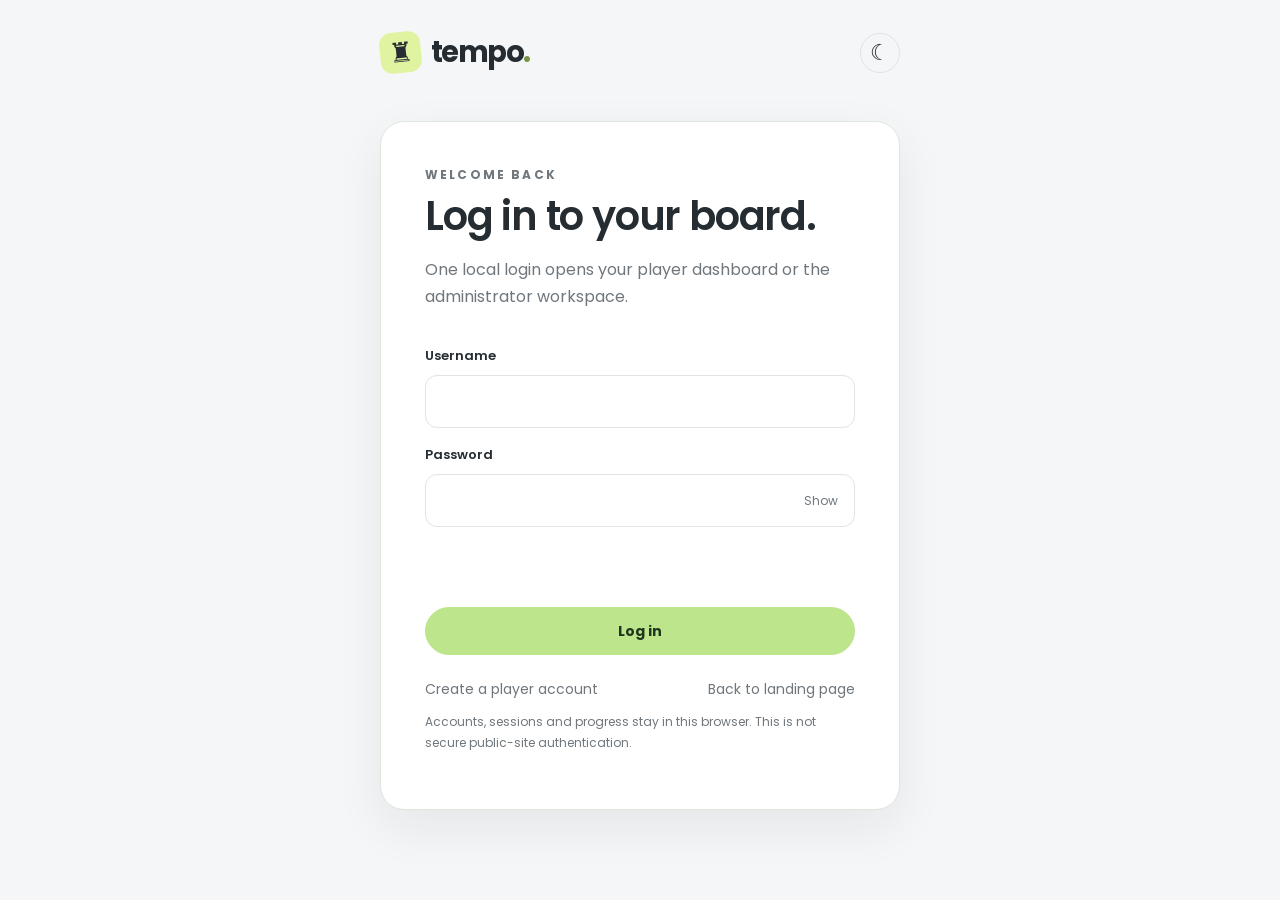
==== commit f97a2420: "Add local accounts, role-based navigation and admin puzzle management" ====
--- a/index.html
+++ b/index.html
@@ -10,17 +10,18 @@
     <link rel="stylesheet" href="css/styles.css" />
     <link rel="stylesheet" href="css/site.css" />
     <link rel="stylesheet" href="css/learning.css" />
+    <script src="js/helpers/auth.js" defer></script>
     <script src="js/helpers/profile.js" defer></script>
     <script src="js/helpers/preview-board.js" defer></script>
     <script src="js/core/engine.js" defer></script>
     <script src="js/helpers/game-data.js" defer></script>
     <script src="js/data/puzzle-data.js" defer></script>
+    <script src="js/helpers/custom-puzzles.js" defer></script>
     <script src="js/data/opening-data.js" defer></script>
     <script src="js/helpers/sound.js" defer></script>
     <script src="js/helpers/select-menu.js" defer></script>
     <script src="js/helpers/practice-data.js" defer></script>
     <script src="js/home.js" defer></script>
-    <script src="js/profile-settings.js" defer></script>
     <link rel="stylesheet" href="css/study-tools.css" />
     <script src="js/helpers/preferences.js" defer></script>
   </head>
@@ -58,12 +59,12 @@
         <div class="rail-profile">
           <span class="avatar" data-avatar>T</span>
           <div>
-            <strong data-username>Player</strong
-            ><small>Your little chess club</small>
-          </div>
-        </div>
-        <button class="profile-switch" data-switch-profile>
-          Switch profile ↗
+            <strong data-display-name>Player</strong
+            ><small data-account-username>@player</small>
+          </div>
+        </div>
+        <button class="profile-switch" data-logout>
+          Log out
         </button>
       </div>
     </aside>
@@ -71,13 +72,7 @@
       <header class="app-topbar">
         <span>A little time for chess.</span>
         <div class="topbar-right">
-          <span class="topbar-name" data-username>Player</span
-          ><button
-            class="profile-switch topbar-profile-switch"
-            style="display: none"
-            data-switch-profile
-          >
-            Switch profile</button
+          <span class="topbar-name" data-display-name>Player</span
           ><button
             class="round-button"
             data-theme-toggle
@@ -273,54 +268,6 @@
           </section>
         </div>
 
-        <details class="profile-manager">
-          <summary>Manage profile</summary>
-          <p>
-            Change your display name. Your games and learning progress stay with
-            this profile.
-          </p>
-          <form id="rename-profile-form">
-            <label for="profile-name">Display name</label>
-            <div class="profile-actions">
-              <input
-                id="profile-name"
-                name="username"
-                required
-                minlength="2"
-                maxlength="24"
-                autocomplete="nickname"
-              /><button class="pill secondary" type="submit">Save name</button
-              ><button class="pill secondary" id="delete-profile" type="button">
-                Delete profile
-              </button>
-            </div>
-          </form>
-          <p id="profile-status" role="status" aria-live="polite"></p>
-        </details>
-        <dialog
-          id="delete-profile-dialog"
-          class="profile-delete-dialog"
-          aria-labelledby="delete-profile-title"
-        >
-          <h2 id="delete-profile-title">Delete this profile?</h2>
-          <p id="delete-profile-description"></p>
-          <p>
-            This removes its saved game, results, puzzle and opening progress
-            from this browser. This cannot be undone. Other profiles will stay.
-          </p>
-          <p id="delete-profile-error" role="alert"></p>
-          <div class="dialog-actions">
-            <button
-              class="dialog-secondary"
-              id="cancel-delete-profile"
-              autofocus
-            >
-              Keep profile</button
-            ><button class="dialog-primary" id="confirm-delete-profile">
-              Delete permanently
-            </button>
-          </div>
-        </dialog>
         <p class="home-note" id="storage-note">
           Progress is saved on this browser, for your profile. Clearing browser
           data removes it; it does not sync between devices.
--- a/css/site.css
+++ b/css/site.css
@@ -364,70 +364,6 @@
   font-size: 12px;
   color: #84978a;
 }
-.profile-dialog {
-  width: 440px;
-  max-width: calc(100vw - 32px);
-  border: 1px solid #42563d;
-  padding: 34px;
-  border-radius: 24px;
-  background: #18231c;
-  color: #edf3e9;
-  box-shadow: 0 30px 120px #0008;
-}
-.profile-dialog::backdrop {
-  background: #050b08b8;
-  backdrop-filter: blur(8px);
-}
-.profile-dialog .close-profile {
-  float: right;
-  font-size: 24px;
-  line-height: 1;
-}
-.profile-dialog h2 {
-  font-size: 30px;
-  letter-spacing: -1px;
-  margin: 22px 0 10px;
-}
-.profile-dialog p {
-  color: #aebdad;
-  line-height: 1.7;
-  font-size: 14px;
-}
-.profile-dialog label {
-  display: block;
-  font-size: 13px;
-  margin: 20px 0 8px;
-  color: #d5e2d0;
-}
-.profile-dialog input {
-  width: 100%;
-  border: 1px solid #465b43;
-  background: #111b15;
-  color: #edf3e9;
-  border-radius: 10px;
-  padding: 14px;
-  outline-offset: 3px;
-}
-.profile-dialog input:focus {
-  outline: 2px solid #bde58b;
-}
-.profile-dialog .primary {
-  width: 100%;
-  margin-top: 24px;
-}
-.profile-dialog .profile-error {
-  color: #ffb7a2;
-  min-height: 22px;
-}
-.profile-dialog .text-link {
-  display: block;
-  margin-top: 16px;
-  padding: 4px;
-}
-.profile-dialog .profile-status {
-  font-size: 12px;
-  margin-bottom: 0;
-}
 .landing @keyframes board-enter {
   from {
     opacity: 0;
@@ -538,6 +474,224 @@
   font-size: 12px;
   color: var(--muted);
   padding: 15px 0;
+}
+
+/* Final responsive guardrails shared by the dashboard, study pages and game UI. */
+html {
+  overflow-x: hidden;
+}
+img,
+svg,
+canvas,
+video {
+  max-width: 100%;
+}
+.page-wrap,
+.site-shell,
+.app-content,
+.dashboard,
+.landing-main,
+.landing-strip,
+.admin-wrap {
+  min-width: 0;
+}
+.dashboard *,
+.game-page *,
+.admin-page * {
+  min-width: 0;
+}
+.landing-footer,
+.admin-footer {
+  flex-wrap: wrap;
+}
+.landing-footer > span,
+.admin-footer > * {
+  overflow-wrap: anywhere;
+}
+.site-footer {
+  flex-wrap: wrap;
+}
+.site-footer > * {
+  min-width: 0;
+}
+.history-header,
+.status-section,
+.player-row,
+.board-caption,
+.resume-card {
+  min-width: 0;
+}
+.player-name,
+.player-description,
+.status-line h2,
+.status-line p {
+  overflow-wrap: anywhere;
+}
+.game-page .site-header {
+  flex-wrap: wrap;
+}
+.game-page .header-actions,
+.game-page .view-tabs {
+  min-width: 0;
+  max-width: 100%;
+}
+.game-page .view-tabs {
+  overflow-x: auto;
+  scrollbar-width: none;
+}
+.game-page .view-tabs::-webkit-scrollbar {
+  display: none;
+}
+.table-scroll {
+  max-width: 100%;
+  -webkit-overflow-scrolling: touch;
+}
+
+@media (max-width: 600px) {
+  .page-wrap,
+  .site-shell {
+    padding-left: 16px;
+    padding-right: 16px;
+  }
+  .landing-header {
+    gap: 12px;
+  }
+  .landing-header > div {
+    min-width: 0;
+  }
+  .landing-header .brand {
+    font-size: 24px;
+  }
+  .landing-header .brand-mark {
+    width: 34px;
+    height: 34px;
+    font-size: 23px;
+  }
+  .hero-actions,
+  .hero-actions .pill {
+    width: 100%;
+  }
+  .hero-actions .pill {
+    padding-left: 16px;
+    padding-right: 16px;
+  }
+  .landing-footer {
+    align-items: flex-start;
+    flex-direction: column;
+    gap: 8px;
+  }
+  .landing-footer > span {
+    max-width: none;
+  }
+  .app-rail {
+    gap: 10px;
+    overflow: hidden;
+  }
+  .app-rail .brand {
+    flex-shrink: 0;
+  }
+  .rail-nav {
+    min-width: 0;
+    max-width: 100%;
+    overflow-x: auto;
+    scrollbar-width: none;
+  }
+  .rail-nav::-webkit-scrollbar {
+    display: none;
+  }
+  .rail-nav a {
+    flex: 0 0 auto;
+    white-space: nowrap;
+  }
+  .app-topbar {
+    min-width: 0;
+  }
+  .app-topbar > span {
+    overflow: hidden;
+    text-overflow: ellipsis;
+    white-space: nowrap;
+  }
+  .topbar-right {
+    flex-shrink: 0;
+  }
+  .game-page .site-header {
+    height: auto;
+    padding-top: 12px;
+    padding-bottom: 12px;
+  }
+  .game-page .header-actions {
+    margin-left: auto;
+  }
+  .game-page .game-layout {
+    gap: 16px;
+  }
+  .game-page .board-column {
+    padding: 10px 8px 14px 0;
+  }
+  .game-page .board-frame {
+    padding-left: 20px;
+    padding-bottom: 20px;
+    margin-left: 4px;
+  }
+  .game-page .player-row,
+  .game-page .player-row:last-of-type {
+    padding-left: 24px;
+  }
+  .game-page .board-caption {
+    margin-left: 24px;
+    flex-wrap: wrap;
+  }
+  .game-page .caption-right {
+    margin-left: auto;
+  }
+  .game-page .player-captures {
+    max-width: 70px;
+    overflow: hidden;
+  }
+  .game-page .player-clock {
+    min-width: 68px;
+    padding-left: 8px;
+    padding-right: 8px;
+  }
+  .feature-card,
+  .resume-card,
+  .opening-home {
+    padding: 18px;
+  }
+}
+
+@media (max-width: 360px) {
+  .app-rail {
+    padding-left: 10px;
+    padding-right: 10px;
+  }
+  .app-rail .brand {
+    font-size: 20px;
+  }
+  .app-rail .brand-mark {
+    width: 28px;
+    height: 28px;
+    font-size: 19px;
+  }
+  .rail-nav a {
+    padding: 8px 6px;
+    font-size: 11px;
+  }
+  .app-content {
+    padding-left: 12px;
+    padding-right: 12px;
+  }
+  .game-page .player-row,
+  .game-page .player-row:last-of-type {
+    padding-left: 18px;
+  }
+  .game-page .player-name {
+    font-size: 11px;
+  }
+  .game-page .player-clock {
+    font-size: 18px;
+    min-width: 60px;
+  }
 }
 .app-content {
   margin-left: 212px;
@@ -1189,28 +1343,6 @@
 }
 .mode-tabs {
   grid-template-columns: repeat(2, 1fr);
-}
-.profile-dialog select {
-  width: 100%;
-  padding: 12px;
-  border: 1px solid var(--edge);
-  border-radius: 10px;
-  background: var(--subtle);
-  color: var(--ink);
-  font: inherit;
-}
-.profile-dialog .secondary {
-  width: 100%;
-  margin-top: 14px;
-}
-.profile-divider {
-  text-align: center;
-  font-size: 12px;
-  color: #aebdad;
-  margin: 24px 0 8px;
-}
-.profile-dialog label {
-  line-height: 1.7;
 }
 .profile-switch {
   font-size: 12px;
@@ -1395,9 +1527,6 @@
   .game-dialog:has(.setup-fields) {
     padding: 28px 22px;
   }
-  .profile-dialog {
-    padding: 28px 22px;
-  }
   .select-trigger,
   .setup-select,
   .select-option {
--- a/css/study-tools.css
+++ b/css/study-tools.css
@@ -216,9 +216,57 @@
   color: var(--ink);
   text-decoration: none;
 }
-.app-rail .rail-nav {
-  overflow-y: auto;
-  max-height: calc(100vh - 290px);
+/* Desktop sidebar: flexible navigation and lower profile section */
+@media (min-width: 901px) {
+  .app-rail {
+    padding-bottom: 12px;
+  }
+
+  .app-rail > .brand {
+    flex-shrink: 0;
+  }
+
+  .app-rail > div:not(.rail-bottom) {
+    display: flex;
+    flex-direction: column;
+    flex: 1;
+    min-height: 0;
+  }
+
+  .app-rail .rail-label {
+    flex-shrink: 0;
+  }
+
+  .app-rail .rail-nav {
+    flex: 1;
+    min-height: 0;
+    max-height: none;
+    overflow-y: auto;
+    scrollbar-width: none;
+    align-content: start;
+    gap: 4px;
+  }
+
+  .app-rail .rail-nav::-webkit-scrollbar {
+    display: none;
+  }
+
+  .app-rail .rail-nav a {
+    padding: 10px 14px;
+  }
+
+  .app-rail .rail-bottom {
+    flex-shrink: 0;
+    margin-top: 12px;
+  }
+
+  .app-rail .rail-profile {
+    padding-top: 14px;
+  }
+
+  .app-rail .profile-switch {
+    padding: 12px 0 4px;
+  }
 }
 #puzzle-study-board {
   width: 100%;
